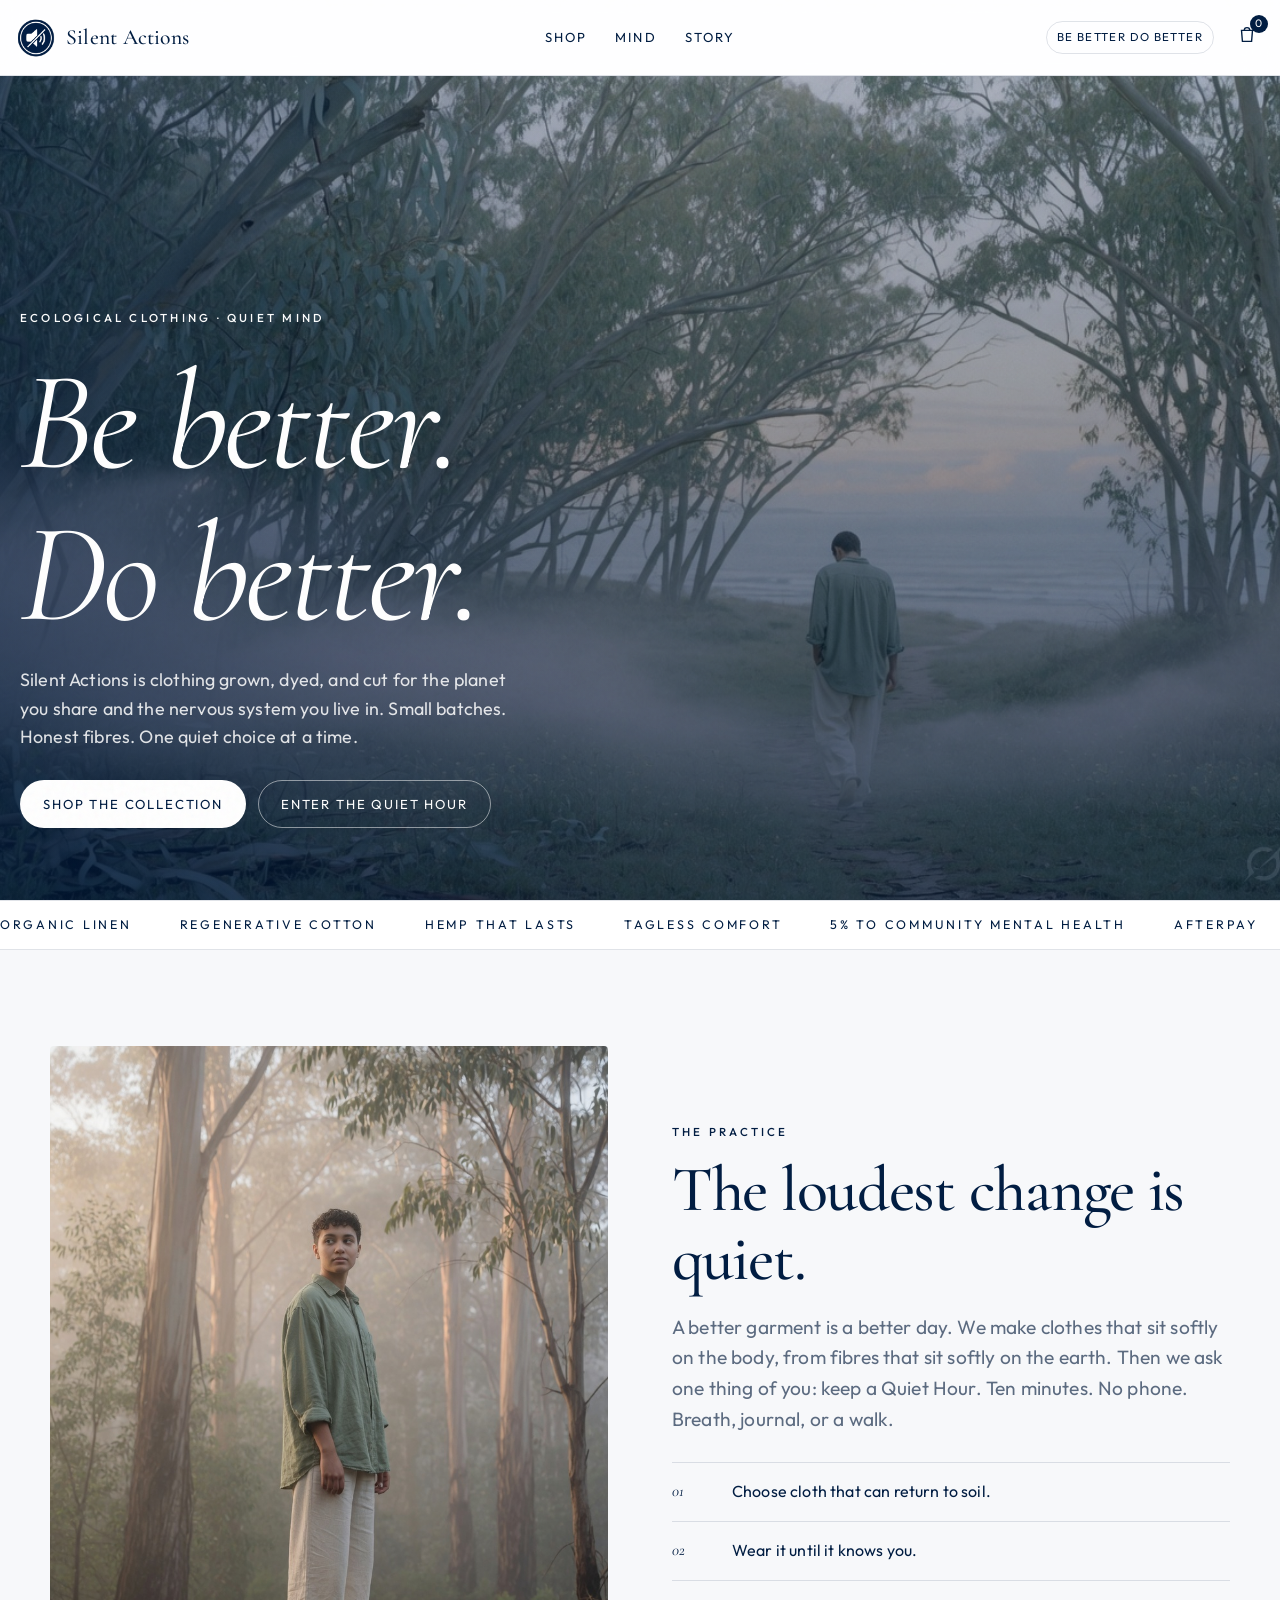
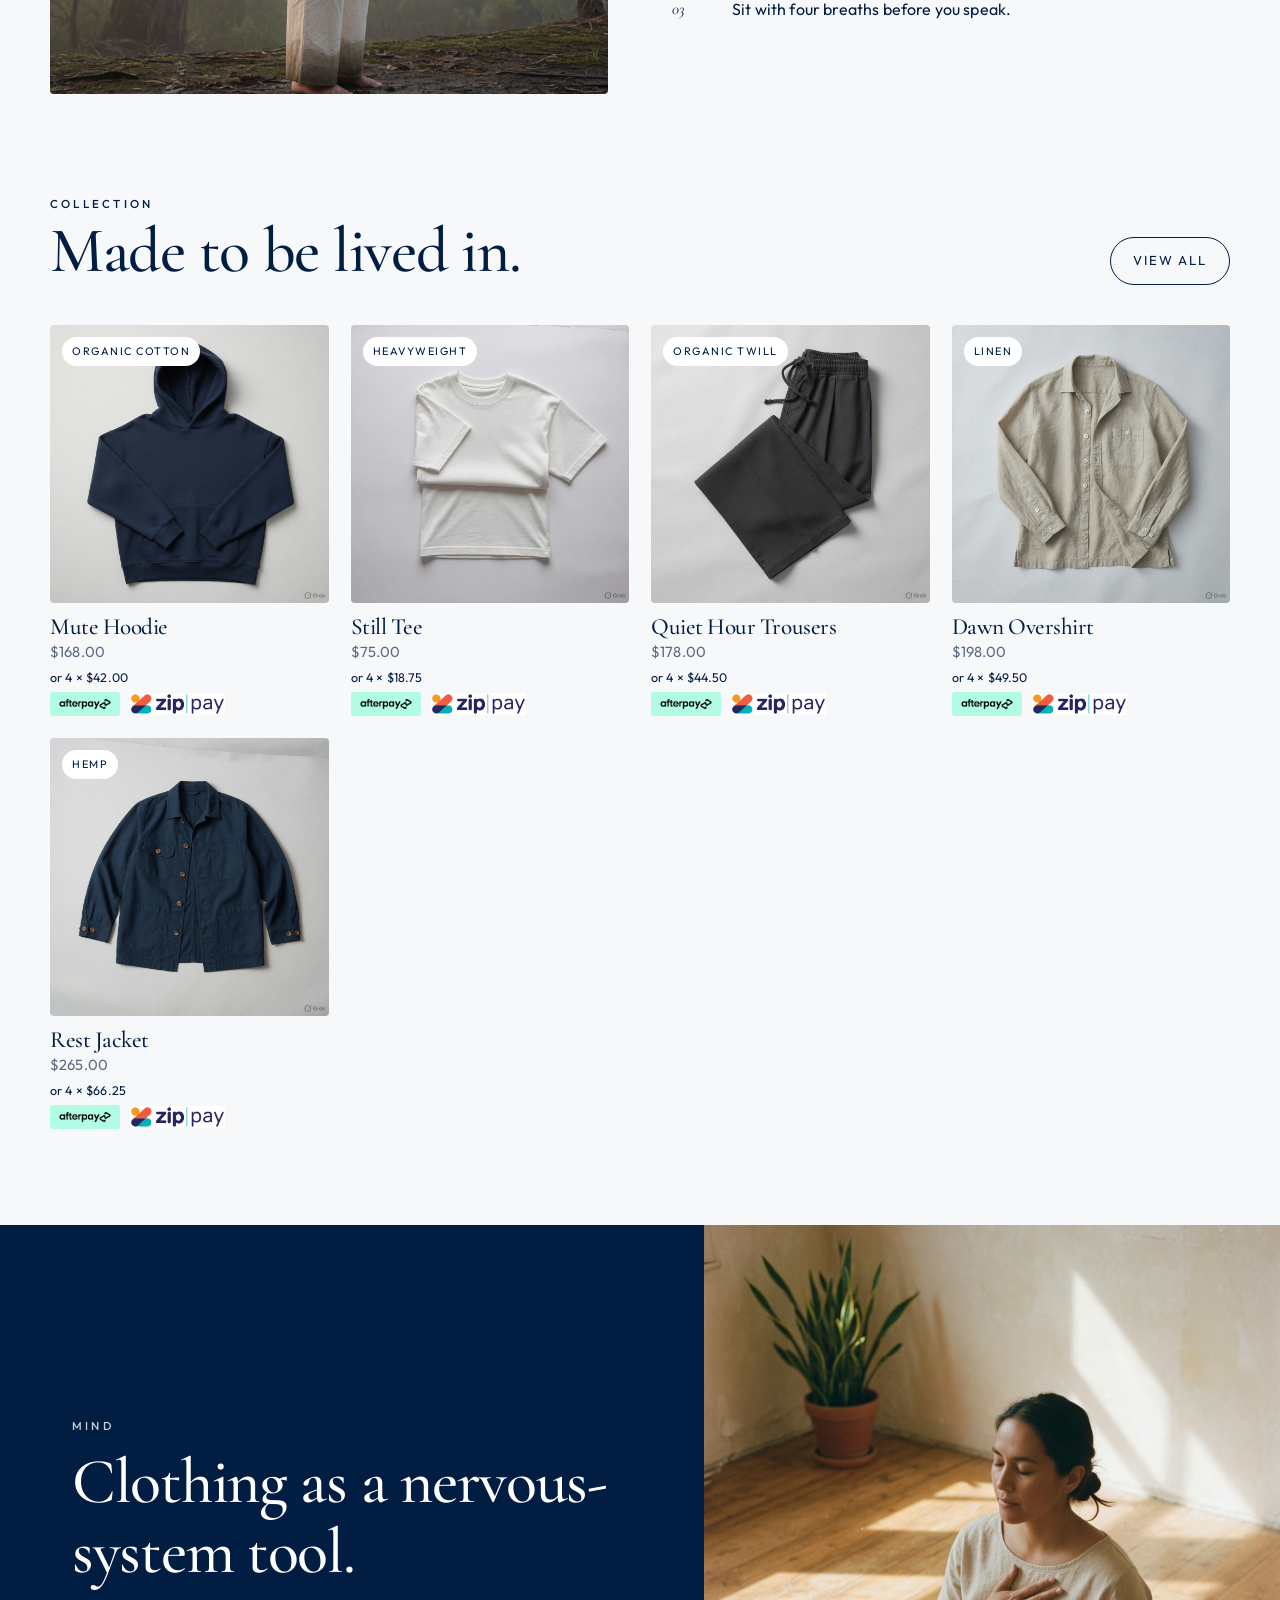
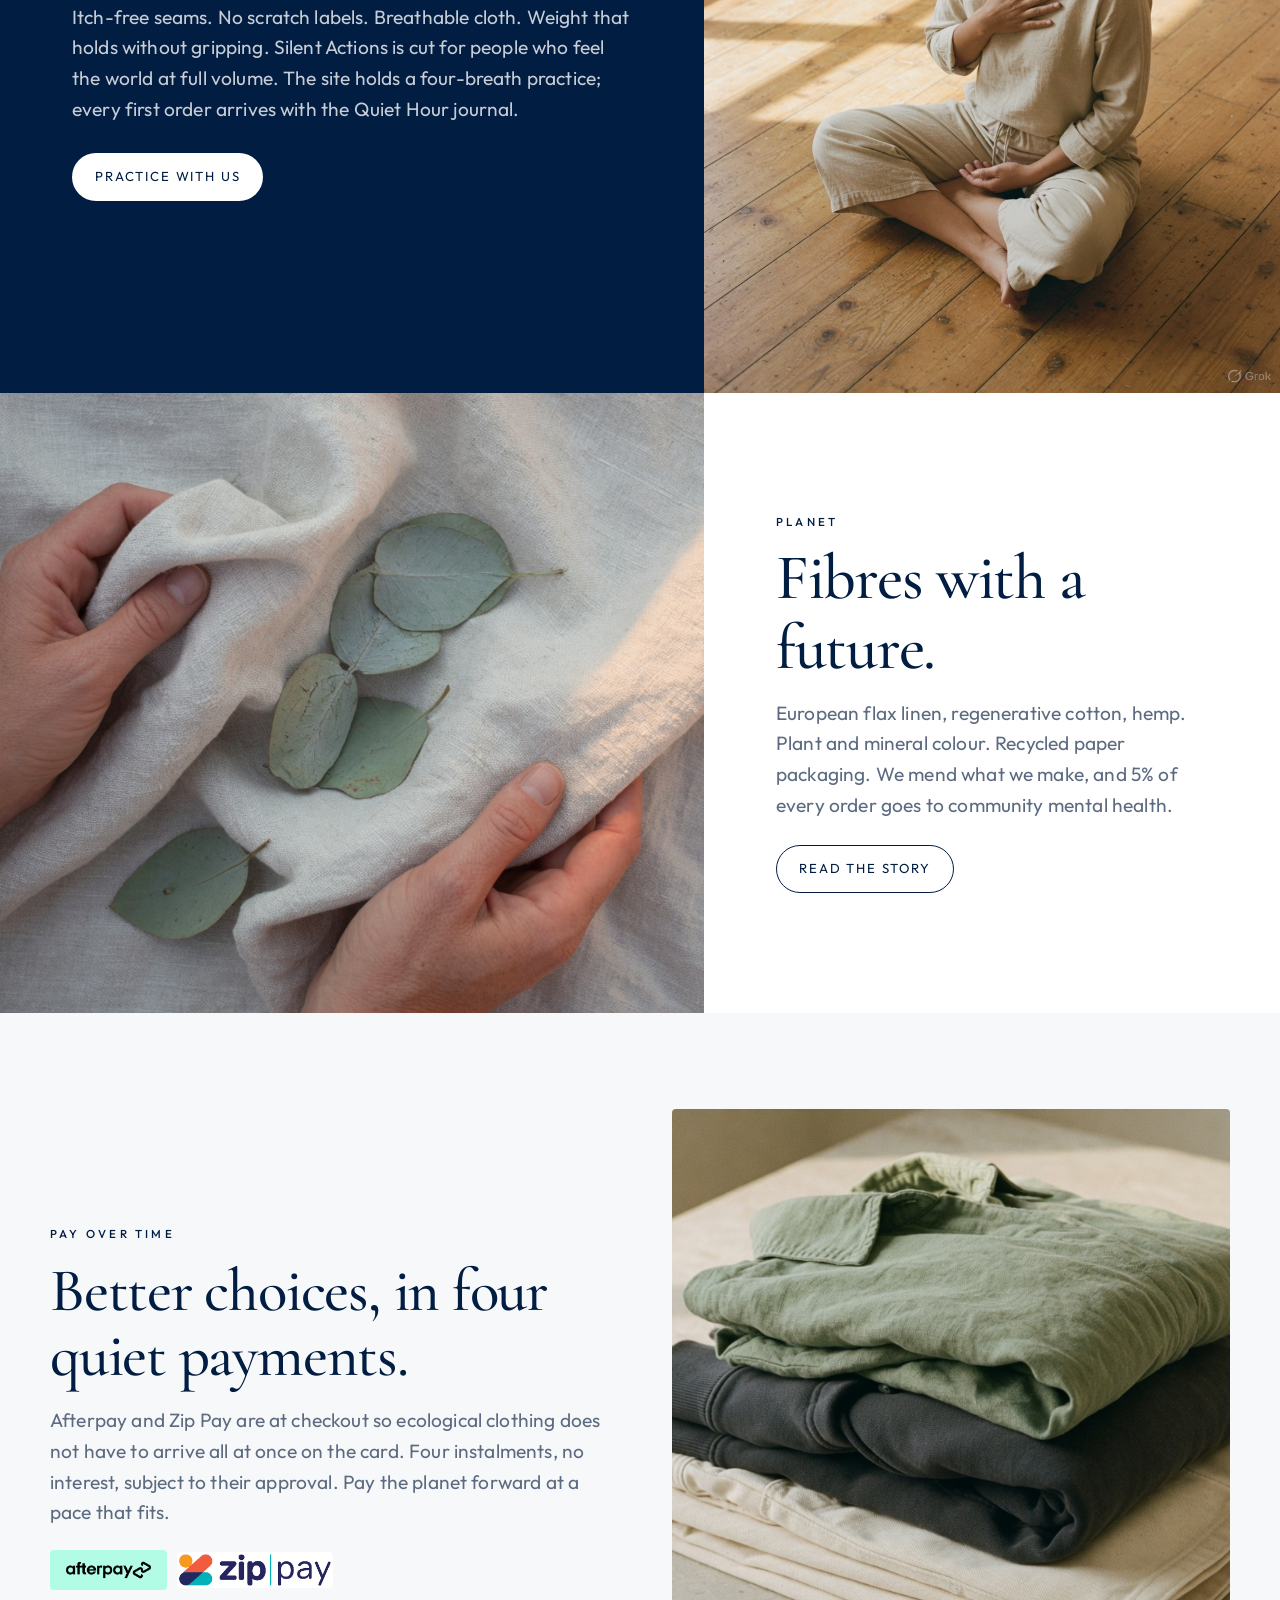
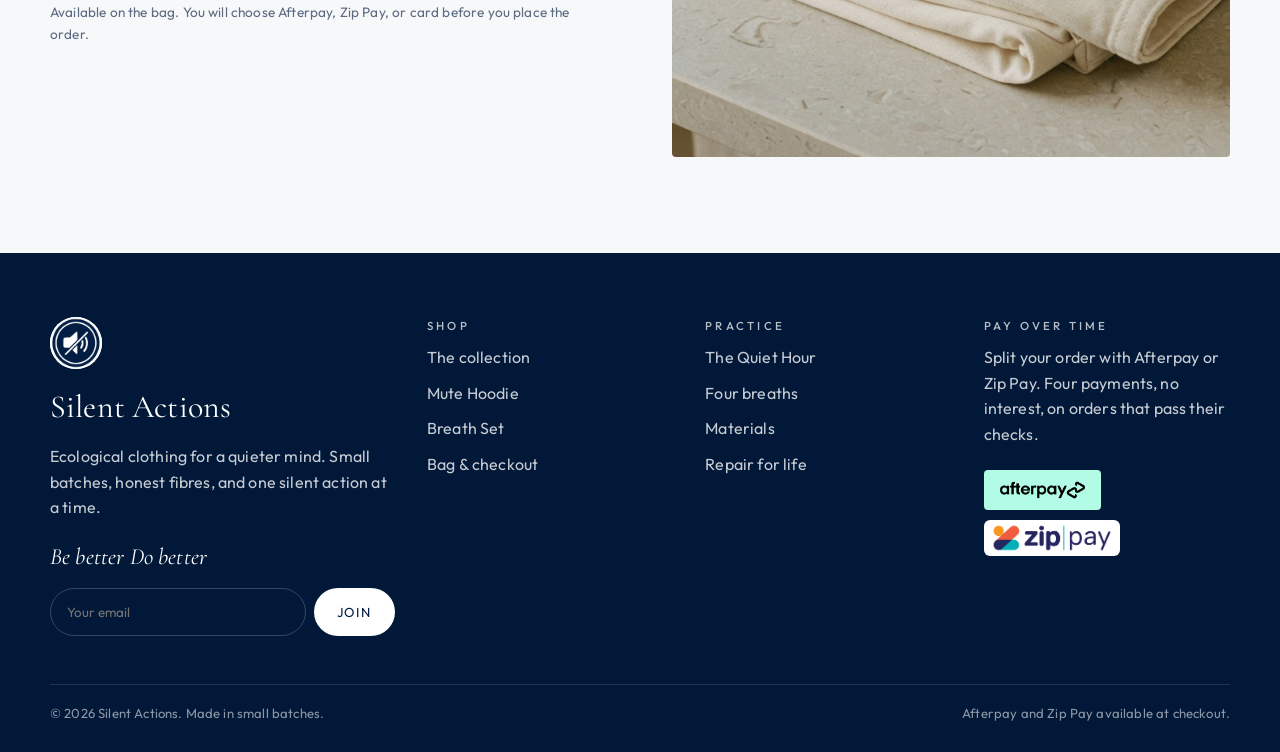
==== index.html @ 962332b6 "Add Silent Actions ecological clothing site Navy-and-white brand site with ten garments, Quiet Hour " ====
<!DOCTYPE html>
<html lang="en">

<head>
  <meta charset="UTF-8">
  <meta name="viewport" content="width=device-width, initial-scale=1">
  <title>Silent Actions — Be better Do better</title>
  <meta name="description"
    content="Silent Actions makes ecological clothing for a quieter mind. Organic fibres, mental health practice, Afterpay and Zip Pay. Be better Do better.">
  <link rel="icon" href="images/logo.png" type="image/png">
  <link rel="preconnect" href="https://fonts.googleapis.com">
  <link rel="preconnect" href="https://fonts.gstatic.com" crossorigin>
  <link
    href="https://fonts.googleapis.com/css2?family=Cormorant+Garamond:ital,wght@0,500;0,600;1,400;1,500&family=Outfit:wght@300;400;500;600&display=swap"
    rel="stylesheet">
  <link rel="stylesheet" href="css/styles.css">
</head>

<body data-page="home">
  <div class="grain"></div>
  <div data-header></div>

  <section class="hero">
    <img src="images/hero.jpg" alt="Misty eucalyptus grove at dawn">
    <div class="hero-veil"></div>
    <div class="hero-copy">
      <span class="eyebrow">Ecological clothing · Quiet mind</span>
      <h1>Be better.<br>Do better.</h1>
      <p>Silent Actions is clothing grown, dyed, and cut for the planet you share and the nervous system you live in.
        Small batches. Honest fibres. One quiet choice at a time.</p>
      <div class="hero-actions">
        <a class="btn btn-light" href="shop.html">Shop the collection</a>
        <a class="btn btn-ghost" href="mind.html">Enter the Quiet Hour</a>
      </div>
    </div>
  </section>

  <div class="ticker" aria-hidden="true">
    <div class="ticker-track">
      <span>Organic linen</span><span>Regenerative cotton</span><span>Hemp that lasts</span>
      <span>Tagless comfort</span><span>5% to community mental health</span>
      <span>Afterpay</span><span>Zip Pay</span><span>Repair for life</span>
      <span>Be better Do better</span>
      <span>Organic linen</span><span>Regenerative cotton</span><span>Hemp that lasts</span>
      <span>Tagless comfort</span><span>5% to community mental health</span>
      <span>Afterpay</span><span>Zip Pay</span><span>Repair for life</span>
      <span>Be better Do better</span>
    </div>
  </div>

  <section class="section">
    <div class="container split">
      <img src="images/portrait.jpg" alt="A person standing still in a misty forest wearing linen">
      <div>
        <span class="eyebrow">The practice</span>
        <h2 style="font-size:clamp(2.6rem,5vw,4.2rem);margin:12px 0 18px">The loudest change is quiet.</h2>
        <p class="lede">A better garment is a better day. We make clothes that sit softly on the body, from fibres that
          sit softly on the earth. Then we ask one thing of you: keep a Quiet Hour. Ten minutes. No phone. Breath,
          journal, or a walk.</p>
        <ul class="quiet-list">
          <li><span>01</span>
            <p>Choose cloth that can return to soil.</p>
          </li>
          <li><span>02</span>
            <p>Wear it until it knows you.</p>
          </li>
          <li><span>03</span>
            <p>Sit with four breaths before you speak.</p>
          </li>
        </ul>
      </div>
    </div>
  </section>

  <section class="section" style="padding-top:0">
    <div class="container">
      <div class="section-head">
        <div>
          <span class="eyebrow">Collection</span>
          <h2>Made to be lived in.</h2>
        </div>
        <a class="btn btn-line" href="shop.html">View all</a>
      </div>
      <div class="product-grid" data-featured></div>
    </div>
  </section>

  <section class="band moss-band">
    <div class="band-copy">
      <span class="eyebrow">Mind</span>
      <h2 style="font-size:clamp(2.6rem,5vw,4.4rem);margin:12px 0 16px">Clothing as a nervous-system tool.</h2>
      <p class="lede">Itch-free seams. No scratch labels. Breathable cloth. Weight that holds without gripping. Silent
        Actions is cut for people who feel the world at full volume. The site holds a four-breath practice; every first
        order arrives with the Quiet Hour journal.</p>
      <div class="hero-actions">
        <a class="btn btn-light" href="mind.html">Practice with us</a>
      </div>
    </div>
    <img src="images/breath.jpg" alt="Person sitting on a sunlit floor in loungewear, one hand on their chest">
  </section>

  <section class="band paper-band">
    <img src="images/fabric.jpg" alt="Hands holding undyed organic linen">
    <div class="band-copy">
      <span class="eyebrow">Planet</span>
      <h2 style="font-size:clamp(2.6rem,5vw,4.4rem);margin:12px 0 16px">Fibres with a future.</h2>
      <p class="lede">European flax linen, regenerative cotton, hemp. Plant and mineral colour. Recycled paper
        packaging. We mend what we make, and 5% of every order goes to community mental health.</p>
      <a class="btn btn-line" href="story.html" style="margin-top:24px;width:fit-content">Read the story</a>
    </div>
  </section>

  <section class="section">
    <div class="container split">
      <div>
        <span class="eyebrow">Pay over time</span>
        <h2 style="font-size:clamp(2.4rem,5vw,3.8rem);margin:12px 0 16px">Better choices, in four quiet payments.</h2>
        <p class="lede">Afterpay and Zip Pay are at checkout so ecological clothing does not have to arrive all at once
          on the card. Four instalments, no interest, subject to their approval. Pay the planet forward at a pace that
          fits.</p>
        <div class="pay-row" style="margin-top:22px">
          <span class="pay-logos">
            <img src="images/pay/afterpay.png" alt="Afterpay">
            <img src="images/pay/zip-pay.png" alt="Zip Pay">
          </span>
        </div>
        <p class="pay-note" style="margin-top:12px">Available on the bag. You will choose Afterpay, Zip Pay, or card
          before you place the order.</p>
      </div>
      <img src="images/stack.jpg" alt="Folded organic shirts, hoodie and trousers on limestone">
    </div>
  </section>

  <div data-footer></div>
  <script src="js/app.js"></script>
</body>

</html>
---- css/styles.css ----
:root {
  --sa-navy: #011D42;
  --sa-navy-deep: #011838;
  --sa-white: #FFFFFF;
  --sa-page: #F7F8FA;
  --sa-text: #011D42;
  --sa-muted: #5C6B80;
  --sa-line: rgba(1, 29, 66, 0.12);
  --sa-wash: color-mix(in srgb, var(--sa-navy) 8%, var(--sa-white));
  --afterpay: #b2fce4;
  --zip: #eeff41;
  --shadow: 0 18px 50px rgba(1, 29, 66, 0.12);
  --radius: 18px;
  --header: 76px;
  --font-serif: "Cormorant Garamond", "Times New Roman", serif;
  --font-sans: "Outfit", "Helvetica Neue", sans-serif;
  --ease: cubic-bezier(0.22, 1, 0.36, 1);
}

*,
*::before,
*::after {
  box-sizing: border-box;
}

html {
  scroll-behavior: smooth;
}

body {
  margin: 0;
  color: var(--sa-text);
  background: var(--sa-page);
  font-family: var(--font-sans);
  font-weight: 400;
  line-height: 1.6;
  letter-spacing: 0.01em;
}

img {
  max-width: 100%;
  display: block;
}

a {
  color: inherit;
  text-decoration: none;
}

:focus-visible {
  outline: 2px solid var(--sa-navy);
  outline-offset: 3px;
}

button,
input,
select,
textarea {
  font-family: inherit;
  color: inherit;
}

button {
  cursor: pointer;
}

h1,
h2,
h3,
h4 {
  font-family: var(--font-serif);
  font-weight: 500;
  line-height: 1.08;
  letter-spacing: -0.02em;
  margin: 0;
}

p {
  margin: 0;
}

.eyebrow {
  display: inline-block;
  font-size: 0.72rem;
  font-weight: 500;
  letter-spacing: 0.28em;
  text-transform: uppercase;
  color: var(--sa-navy);
}

.lede {
  font-size: clamp(1.05rem, 1.5vw, 1.2rem);
  color: var(--sa-muted);
  max-width: 38rem;
}

.container {
  width: min(1180px, calc(100% - 40px));
  margin: 0 auto;
}

.container-wide {
  width: min(1400px, calc(100% - 32px));
  margin: 0 auto;
}

.grain {
  pointer-events: none;
  position: fixed;
  inset: 0;
  z-index: 8;
  opacity: 0.05;
  mix-blend-mode: multiply;
  background-image: url("data:image/svg+xml,%3Csvg viewBox='0 0 200 200' xmlns='http://www.w3.org/2000/svg'%3E%3Cfilter id='n'%3E%3CfeTurbulence type='fractalNoise' baseFrequency='.85' numOctaves='4' stitchTiles='stitch'/%3E%3C/filter%3E%3Crect width='100%25' height='100%25' filter='url(%23n)'/%3E%3C/svg%3E");
}

/* Header */
.site-header {
  position: sticky;
  top: 0;
  z-index: 40;
  height: var(--header);
  display: flex;
  align-items: center;
  background: color-mix(in srgb, var(--sa-white) 88%, transparent);
  backdrop-filter: blur(16px);
  border-bottom: 1px solid var(--sa-line);
}

.header-inner {
  width: min(1400px, calc(100% - 32px));
  margin: 0 auto;
  display: grid;
  grid-template-columns: 1fr auto 1fr;
  align-items: center;
  gap: 16px;
}

.brand {
  display: flex;
  align-items: center;
  gap: 10px;
  justify-self: start;
}

.brand img {
  width: 40px;
  height: 40px;
  border-radius: 50%;
  object-fit: contain;
  background: var(--sa-white);
}

.brand-name {
  font-family: var(--font-serif);
  font-size: 1.35rem;
  font-weight: 500;
  letter-spacing: 0.01em;
}

.nav-links {
  display: flex;
  gap: 28px;
  justify-content: center;
}

.nav-links a {
  font-size: 0.82rem;
  letter-spacing: 0.16em;
  text-transform: uppercase;
  color: var(--sa-text);
  position: relative;
}

.nav-links a::after,
.footer-col a::after {
  content: "";
  position: absolute;
  left: 0;
  bottom: -4px;
  width: 0;
  height: 1px;
  background: var(--sa-navy);
  transition: width 0.35s var(--ease);
}

.nav-links a:hover::after,
.nav-links a[aria-current="page"]::after,
.footer-col a:hover::after {
  width: 100%;
}

.header-actions {
  display: flex;
  align-items: center;
  gap: 16px;
  justify-self: end;
}

.slogan-chip {
  font-size: 0.72rem;
  letter-spacing: 0.12em;
  text-transform: uppercase;
  color: var(--sa-navy);
  border: 1px solid var(--sa-line);
  padding: 6px 10px;
  border-radius: 999px;
}

.icon-btn {
  background: none;
  border: 0;
  padding: 6px;
  position: relative;
}

.bag-count {
  position: absolute;
  top: -2px;
  right: -4px;
  min-width: 18px;
  height: 18px;
  border-radius: 999px;
  background: var(--sa-navy);
  color: var(--sa-white);
  font-size: 0.68rem;
  display: grid;
  place-items: center;
  padding: 0 5px;
}

.menu-toggle {
  display: none;
  background: none;
  border: 0;
  width: 40px;
  height: 40px;
}

.menu-toggle span {
  display: block;
  width: 18px;
  height: 1.5px;
  background: var(--sa-navy);
  margin: 5px auto;
}

/* Buttons */
.btn {
  display: inline-flex;
  align-items: center;
  justify-content: center;
  gap: 8px;
  min-height: 48px;
  padding: 0 22px;
  border-radius: 999px;
  border: 1px solid transparent;
  font-size: 0.82rem;
  letter-spacing: 0.14em;
  text-transform: uppercase;
  transition: transform 0.3s var(--ease), background 0.3s, color 0.3s;
}

.btn:hover {
  transform: translateY(-1px);
}

.btn-dark {
  background: var(--sa-navy);
  color: var(--sa-white);
}

.btn-light {
  background: var(--sa-white);
  color: var(--sa-navy);
}

.btn-ghost {
  background: transparent;
  border-color: color-mix(in srgb, var(--sa-white) 50%, transparent);
  color: var(--sa-white);
}

.btn-line {
  background: transparent;
  border-color: var(--sa-navy);
}

.btn-full {
  width: 100%;
}

/* Hero */
.hero {
  position: relative;
  min-height: calc(100vh - var(--header));
  color: var(--sa-white);
  overflow: hidden;
}

.hero img {
  width: 100%;
  height: 100%;
  object-fit: cover;
  position: absolute;
  inset: 0;
}

.hero-veil {
  position: absolute;
  inset: 0;
  background:
    linear-gradient(180deg, rgba(1, 29, 66, 0.22), rgba(1, 24, 56, 0.62)),
    linear-gradient(90deg, rgba(1, 29, 66, 0.42), transparent 48%);
}

.hero-copy {
  position: relative;
  z-index: 2;
  min-height: calc(100vh - var(--header));
  display: flex;
  flex-direction: column;
  justify-content: flex-end;
  padding: 48px 0 72px;
  width: min(1400px, calc(100% - 40px));
  margin: 0 auto;
}

.hero h1 {
  font-size: clamp(4.2rem, 11vw, 9.4rem);
  font-style: italic;
  font-weight: 400;
  max-width: 12ch;
  margin: 18px 0 16px;
}

.hero .eyebrow {
  color: var(--sa-white);
}

.hero p {
  max-width: 32rem;
  font-size: 1.12rem;
  color: color-mix(in srgb, var(--sa-white) 86%, transparent);
}

.hero-actions {
  display: flex;
  flex-wrap: wrap;
  gap: 12px;
  margin-top: 28px;
}

.ticker {
  overflow: hidden;
  border-block: 1px solid var(--sa-line);
  background: var(--sa-white);
  padding: 14px 0;
}

.ticker-track {
  display: flex;
  gap: 48px;
  width: max-content;
  animation: ticker 32s linear infinite;
  font-size: 0.78rem;
  letter-spacing: 0.22em;
  text-transform: uppercase;
  color: var(--sa-navy);
}

@keyframes ticker {
  from {
    transform: translateX(0);
  }

  to {
    transform: translateX(-50%);
  }
}

/* Sections */
.section {
  padding: 96px 0;
}

.section-head {
  display: flex;
  justify-content: space-between;
  align-items: end;
  gap: 24px;
  margin-bottom: 40px;
}

.section-head h2 {
  font-size: clamp(2.4rem, 5vw, 4.2rem);
}

.split {
  display: grid;
  grid-template-columns: 1fr 1fr;
  gap: 64px;
  align-items: center;
}

.split img {
  width: 100%;
  height: min(72vh, 760px);
  object-fit: cover;
  border-radius: 4px;
}

.split.invert img {
  order: 2;
}

.quiet-list {
  margin: 28px 0 0;
  padding: 0;
  list-style: none;
  display: grid;
  gap: 16px;
}

.quiet-list li {
  display: grid;
  grid-template-columns: 48px 1fr;
  gap: 12px;
  padding-top: 16px;
  border-top: 1px solid var(--sa-line);
}

.quiet-list span {
  font-family: var(--font-serif);
  font-style: italic;
  color: var(--sa-navy);
}

/* Cards */
.product-grid {
  display: grid;
  grid-template-columns: repeat(auto-fill, minmax(220px, 1fr));
  gap: 22px;
}

.product-card {
  display: flex;
  flex-direction: column;
  gap: 12px;
}

.product-card .media {
  position: relative;
  aspect-ratio: 1;
  overflow: hidden;
  background: var(--sa-wash);
  border-radius: 4px;
}

.product-card img {
  width: 100%;
  height: 100%;
  object-fit: cover;
  transition: transform 0.7s var(--ease);
}

.product-card:hover img {
  transform: scale(1.04);
}

.product-card h3 {
  font-size: 1.45rem;
}

.price-row {
  display: flex;
  flex-direction: column;
  gap: 4px;
  color: var(--sa-muted);
  font-size: 0.92rem;
}

.bnpl {
  font-size: 0.78rem;
  color: var(--sa-navy);
}

.pill {
  position: absolute;
  top: 12px;
  left: 12px;
  background: var(--sa-white);
  padding: 6px 10px;
  border-radius: 999px;
  font-size: 0.68rem;
  letter-spacing: 0.14em;
  text-transform: uppercase;
}

/* Feature bands */
.band {
  display: grid;
  grid-template-columns: 1.1fr 0.9fr;
  min-height: 620px;
}

.band-copy {
  padding: 72px;
  display: flex;
  flex-direction: column;
  justify-content: center;
}

.band img {
  width: 100%;
  height: 100%;
  object-fit: cover;
}

.moss-band {
  background: var(--sa-navy);
  color: var(--sa-white);
}

.moss-band .eyebrow,
.moss-band .lede {
  color: color-mix(in srgb, var(--sa-white) 78%, transparent);
}

.paper-band {
  background: var(--sa-white);
}

/* Pay badges */
.pay-row {
  display: flex;
  flex-wrap: wrap;
  gap: 10px;
  align-items: center;
}

.pay-badge {
  display: inline-flex;
  align-items: center;
  gap: 8px;
  min-height: 36px;
  padding: 0 12px;
  border-radius: 8px;
  font-size: 0.82rem;
  font-weight: 600;
  letter-spacing: 0.02em;
}

.pay-logos {
  display: inline-flex;
  align-items: center;
  gap: 10px;
  flex-wrap: wrap;
}

.pay-logos img,
.pay-choice img {
  height: 36px;
  width: auto;
  display: block;
  object-fit: contain;
}

.pay-logos img[alt="Afterpay"],
.pay-choice img[alt="Afterpay"] {
  height: 40px;
  border-radius: 4px;
}

.pay-logos-sm img {
  height: 22px;
}

.pay-logos-sm img[alt="Afterpay"] {
  height: 24px;
  border-radius: 3px;
}

.site-footer .pay-logos img[alt="Zip Pay"] {
  background: #fff;
  border-radius: 6px;
  padding: 4px 8px;
}

.pay-card {
  background: var(--sa-wash);
  color: var(--sa-navy);
}

.pay-note {
  font-size: 0.85rem;
  color: var(--sa-muted);
}

/* Shop */
.shop-hero {
  padding: 56px 0 24px;
}

.filters {
  display: flex;
  flex-wrap: wrap;
  gap: 8px;
  margin: 28px 0 36px;
}

.filter-btn {
  border: 1px solid var(--sa-line);
  background: transparent;
  border-radius: 999px;
  padding: 8px 16px;
  letter-spacing: 0.12em;
  text-transform: uppercase;
  font-size: 0.72rem;
}

.filter-btn[aria-pressed="true"],
.filter-btn:hover {
  background: var(--sa-navy);
  color: var(--sa-white);
  border-color: var(--sa-navy);
}

/* Product */
.product-page {
  display: grid;
  grid-template-columns: 1.1fr 0.9fr;
  gap: 56px;
  padding: 40px 0 80px;
  align-items: start;
}

.product-gallery img {
  width: 100%;
  border-radius: 4px;
}

.product-info h1 {
  font-size: clamp(2.6rem, 5vw, 4.4rem);
  margin: 10px 0 12px;
}

.size-row {
  display: flex;
  gap: 8px;
  margin: 18px 0 24px;
  flex-wrap: wrap;
}

.size-row button {
  width: 48px;
  height: 48px;
  border: 1px solid var(--sa-line);
  background: var(--sa-white);
  border-radius: 50%;
}

.size-row button[aria-pressed="true"] {
  background: var(--sa-navy);
  color: var(--sa-white);
  border-color: var(--sa-navy);
}

.product-meta {
  margin-top: 32px;
  display: grid;
  gap: 14px;
}

.product-meta details {
  border-top: 1px solid var(--sa-line);
  padding: 14px 0;
}

.product-meta summary {
  cursor: pointer;
  letter-spacing: 0.12em;
  text-transform: uppercase;
  font-size: 0.78rem;
}

/* Mind */
.breath-layout {
  display: grid;
  grid-template-columns: 1.1fr 0.9fr;
  gap: 32px;
  align-items: stretch;
}

.breath-panel {
  background: var(--sa-navy-deep);
  color: var(--sa-white);
  border-radius: 4px;
  min-height: 560px;
  display: grid;
  place-items: center;
  text-align: center;
  padding: 40px 20px;
  position: relative;
  overflow: hidden;
}

.orb {
  width: 180px;
  height: 180px;
  border-radius: 50%;
  border: 1px solid color-mix(in srgb, var(--sa-white) 35%, transparent);
  display: grid;
  place-items: center;
  margin: 28px auto;
  transition: transform 4s ease-in-out;
  background: radial-gradient(circle at 40% 40%, color-mix(in srgb, var(--sa-white) 28%, var(--sa-navy)), var(--sa-navy-deep) 70%);
  box-shadow: 0 0 80px rgba(1, 29, 66, 0.45);
}

.breath-panel .eyebrow,
.breath-caption {
  color: color-mix(in srgb, var(--sa-white) 72%, transparent);
}

.orb.inhale {
  transform: scale(1.28);
}

.orb.hold {
  transform: scale(1.28);
}

.orb.exhale {
  transform: scale(0.82);
}

.orb.rest {
  transform: scale(0.82);
}

.phase {
  font-family: var(--font-serif);
  font-style: italic;
  font-size: 2.4rem;
}

.ritual-grid {
  display: grid;
  grid-template-columns: repeat(3, 1fr);
  gap: 18px;
}

.ritual {
  background: var(--sa-white);
  padding: 28px;
  border-radius: 4px;
  min-height: 240px;
}

.ritual h3 {
  font-size: 1.8rem;
  margin: 12px 0;
}

.crisis {
  margin-top: 48px;
  padding: 24px;
  border: 1px solid var(--sa-line);
  border-radius: 4px;
  background: var(--sa-white);
  font-size: 0.95rem;
}

.crisis a {
  text-decoration: underline;
  text-underline-offset: 3px;
}

/* Cart */
.cart-layout {
  display: grid;
  grid-template-columns: 1.3fr 0.7fr;
  gap: 40px;
  padding: 40px 0 80px;
  align-items: start;
}

.cart-item {
  display: grid;
  grid-template-columns: 110px 1fr auto;
  gap: 16px;
  padding: 18px 0;
  border-bottom: 1px solid var(--sa-line);
}

.cart-item img {
  width: 110px;
  height: 110px;
  object-fit: cover;
  border-radius: 4px;
}

.qty {
  display: inline-flex;
  border: 1px solid var(--sa-line);
  border-radius: 999px;
  overflow: hidden;
}

.qty button,
.qty span {
  width: 36px;
  height: 36px;
  display: grid;
  place-items: center;
  background: transparent;
  border: 0;
}

.summary {
  background: var(--sa-white);
  padding: 28px;
  border-radius: 4px;
  position: sticky;
  top: 96px;
}

.summary-row {
  display: flex;
  justify-content: space-between;
  margin: 10px 0;
}

.pay-choice {
  display: grid;
  gap: 10px;
  margin: 18px 0;
}

.pay-choice label {
  display: grid;
  grid-template-columns: auto 1fr auto;
  gap: 12px;
  align-items: center;
  padding: 12px;
  border: 1px solid var(--sa-line);
  border-radius: 10px;
  cursor: pointer;
}

.pay-choice label:has(input:checked) {
  border-color: var(--sa-navy);
  background: var(--sa-page);
}

.schedule {
  display: grid;
  grid-template-columns: repeat(4, 1fr);
  gap: 8px;
  margin: 12px 0 18px;
  font-size: 0.78rem;
}

.schedule div {
  background: var(--sa-wash);
  padding: 10px 8px;
  border-radius: 8px;
  text-align: center;
}

.form-grid {
  display: grid;
  gap: 10px;
  margin-top: 16px;
}

.form-grid input,
.form-grid select,
.form-grid textarea {
  width: 100%;
  min-height: 46px;
  border: 1px solid var(--sa-line);
  background: var(--sa-white);
  border-radius: 8px;
  padding: 0 12px;
}

.empty {
  padding: 80px 0;
  text-align: center;
}

.toast {
  position: fixed;
  bottom: 24px;
  left: 50%;
  transform: translateX(-50%) translateY(20px);
  background: var(--sa-navy);
  color: var(--sa-white);
  padding: 12px 18px;
  border-radius: 999px;
  opacity: 0;
  pointer-events: none;
  transition: 0.35s var(--ease);
  z-index: 50;
}

.toast.show {
  opacity: 1;
  transform: translateX(-50%) translateY(0);
}

.confirm {
  text-align: center;
  padding: 80px 20px;
}

/* Footer */
.site-footer {
  background: var(--sa-navy-deep);
  color: var(--sa-white);
  padding: 64px 0 28px;
}

.site-footer .eyebrow {
  color: color-mix(in srgb, var(--sa-white) 72%, transparent);
}

.footer-blurb {
  margin: 12px 0 18px;
  max-width: 28rem;
  color: color-mix(in srgb, var(--sa-white) 78%, transparent);
}

.footer-grid {
  display: grid;
  grid-template-columns: 1.4fr 1fr 1fr 1fr;
  gap: 32px;
}

.footer-logo {
  width: 52px;
  height: 52px;
  border-radius: 50%;
  object-fit: contain;
  background: var(--sa-white);
  margin-bottom: 12px;
}

.footer-brand {
  font-family: var(--font-serif);
  font-size: 2rem;
}

.footer-col {
  display: grid;
  gap: 10px;
  align-content: start;
}

.footer-col a,
.footer-col p {
  color: color-mix(in srgb, var(--sa-white) 78%, transparent);
  position: relative;
  width: fit-content;
}

.legal {
  margin-top: 48px;
  padding-top: 18px;
  border-top: 1px solid rgba(255, 255, 255, 0.12);
  display: flex;
  justify-content: space-between;
  gap: 16px;
  flex-wrap: wrap;
  font-size: 0.82rem;
  color: color-mix(in srgb, var(--sa-white) 55%, transparent);
}

.newsletter {
  display: flex;
  gap: 8px;
  margin-top: 12px;
}

.newsletter input {
  flex: 1;
  min-height: 46px;
  border: 1px solid rgba(255, 255, 255, 0.2);
  background: transparent;
  color: var(--sa-white);
  border-radius: 999px;
  padding: 0 16px;
}

/* Mobile nav */
.mobile-nav {
  display: none;
}

@media (max-width: 980px) {
  .header-inner {
    grid-template-columns: auto 1fr auto;
  }

  .nav-links,
  .slogan-chip {
    display: none;
  }

  .menu-toggle {
    display: block;
  }

  .mobile-nav.open {
    display: flex;
    flex-direction: column;
    gap: 18px;
    padding: 24px 20px 32px;
    background: var(--sa-white);
    border-bottom: 1px solid var(--sa-line);
  }

  .mobile-nav a {
    font-size: 1.4rem;
    font-family: var(--font-serif);
  }

  .product-grid,
  .ritual-grid {
    grid-template-columns: repeat(2, 1fr);
  }

  .split,
  .band,
  .product-page,
  .cart-layout,
  .footer-grid,
  .breath-layout {
    grid-template-columns: 1fr;
  }

  .split.invert img {
    order: 0;
  }

  .band {
    min-height: 0;
  }

  .band img {
    height: 360px;
  }

  .band-copy {
    padding: 40px 24px;
  }

  .section {
    padding: 64px 0;
  }

  .hero h1 {
    font-size: clamp(3.4rem, 16vw, 5.6rem);
  }

  .schedule {
    grid-template-columns: repeat(2, 1fr);
  }
}

@media (max-width: 640px) {

  .product-grid,
  .ritual-grid {
    grid-template-columns: 1fr;
  }

  .cart-item {
    grid-template-columns: 88px 1fr;
  }

  .cart-item .price {
    grid-column: 2;
  }

  .hero-copy {
    padding-bottom: 48px;
  }
}

@media (prefers-reduced-motion: reduce) {
  * {
    animation: none !important;
    transition: none !important;
  }
}
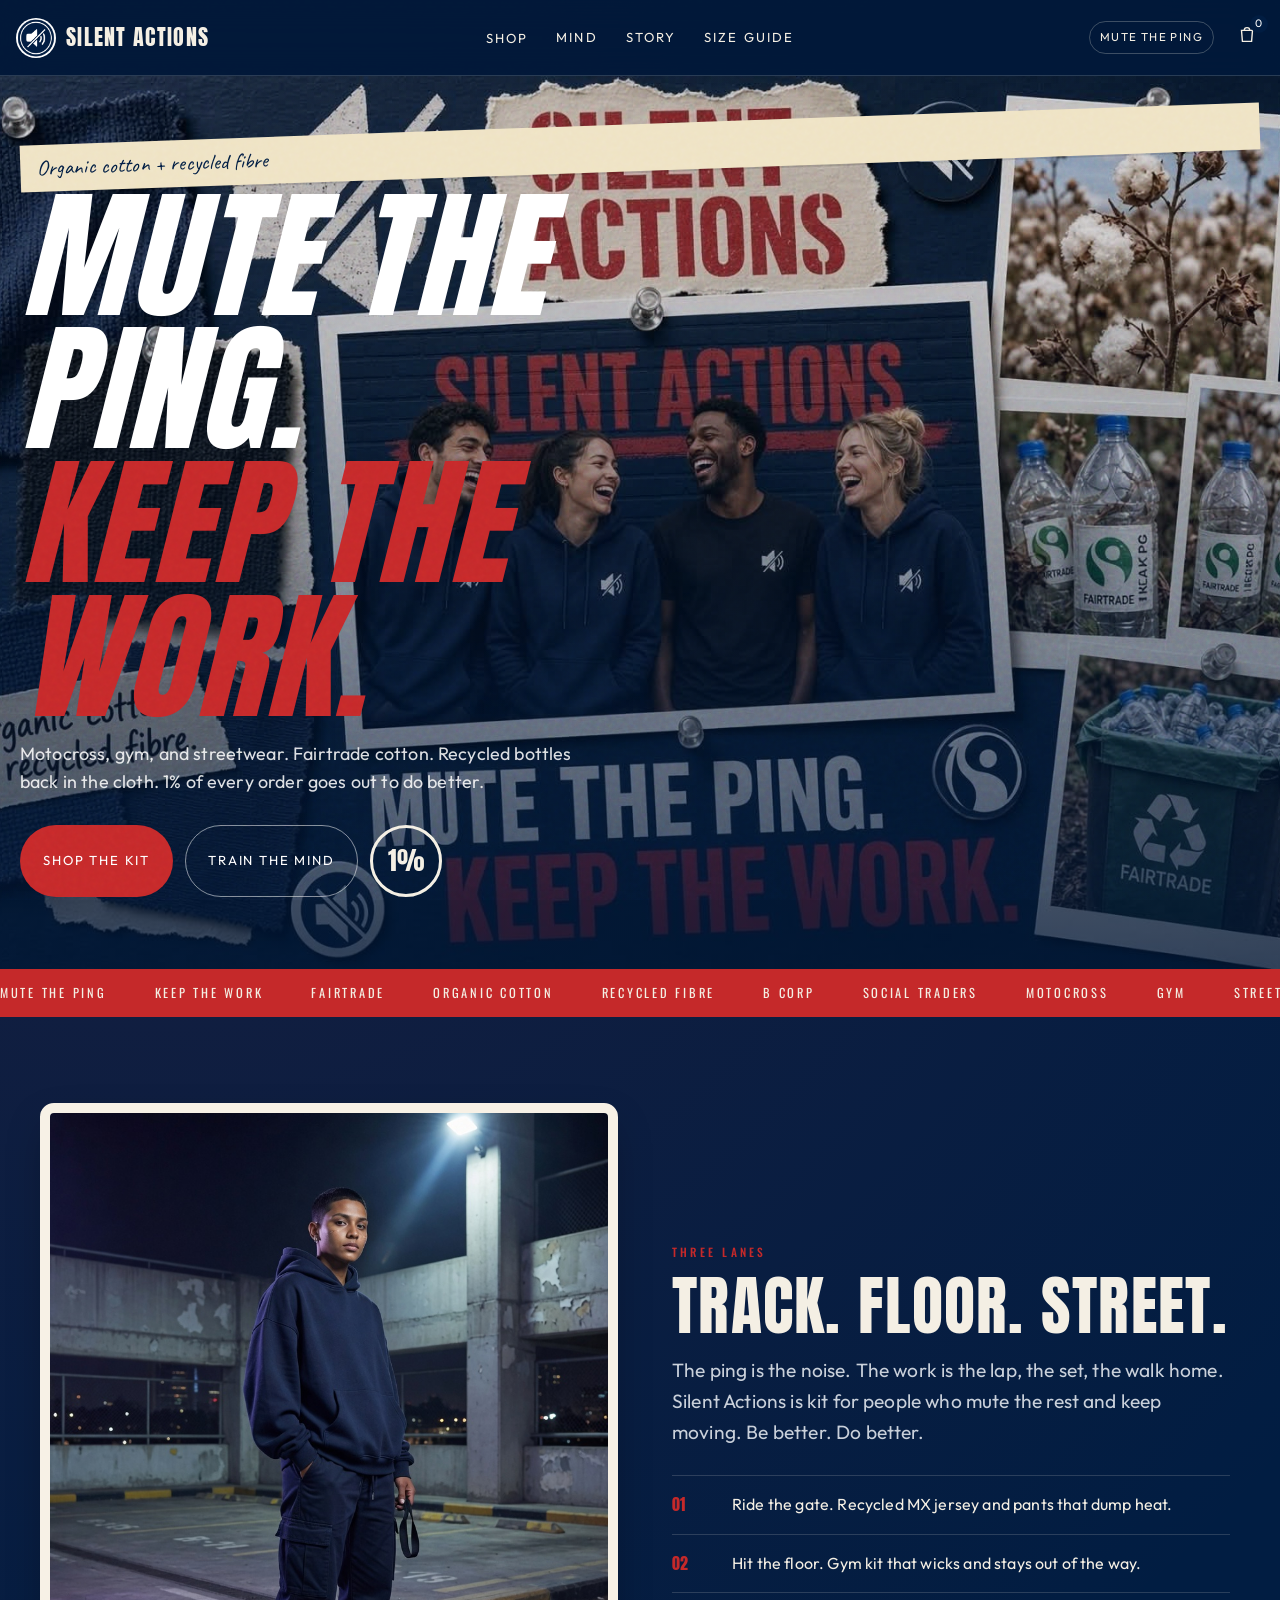
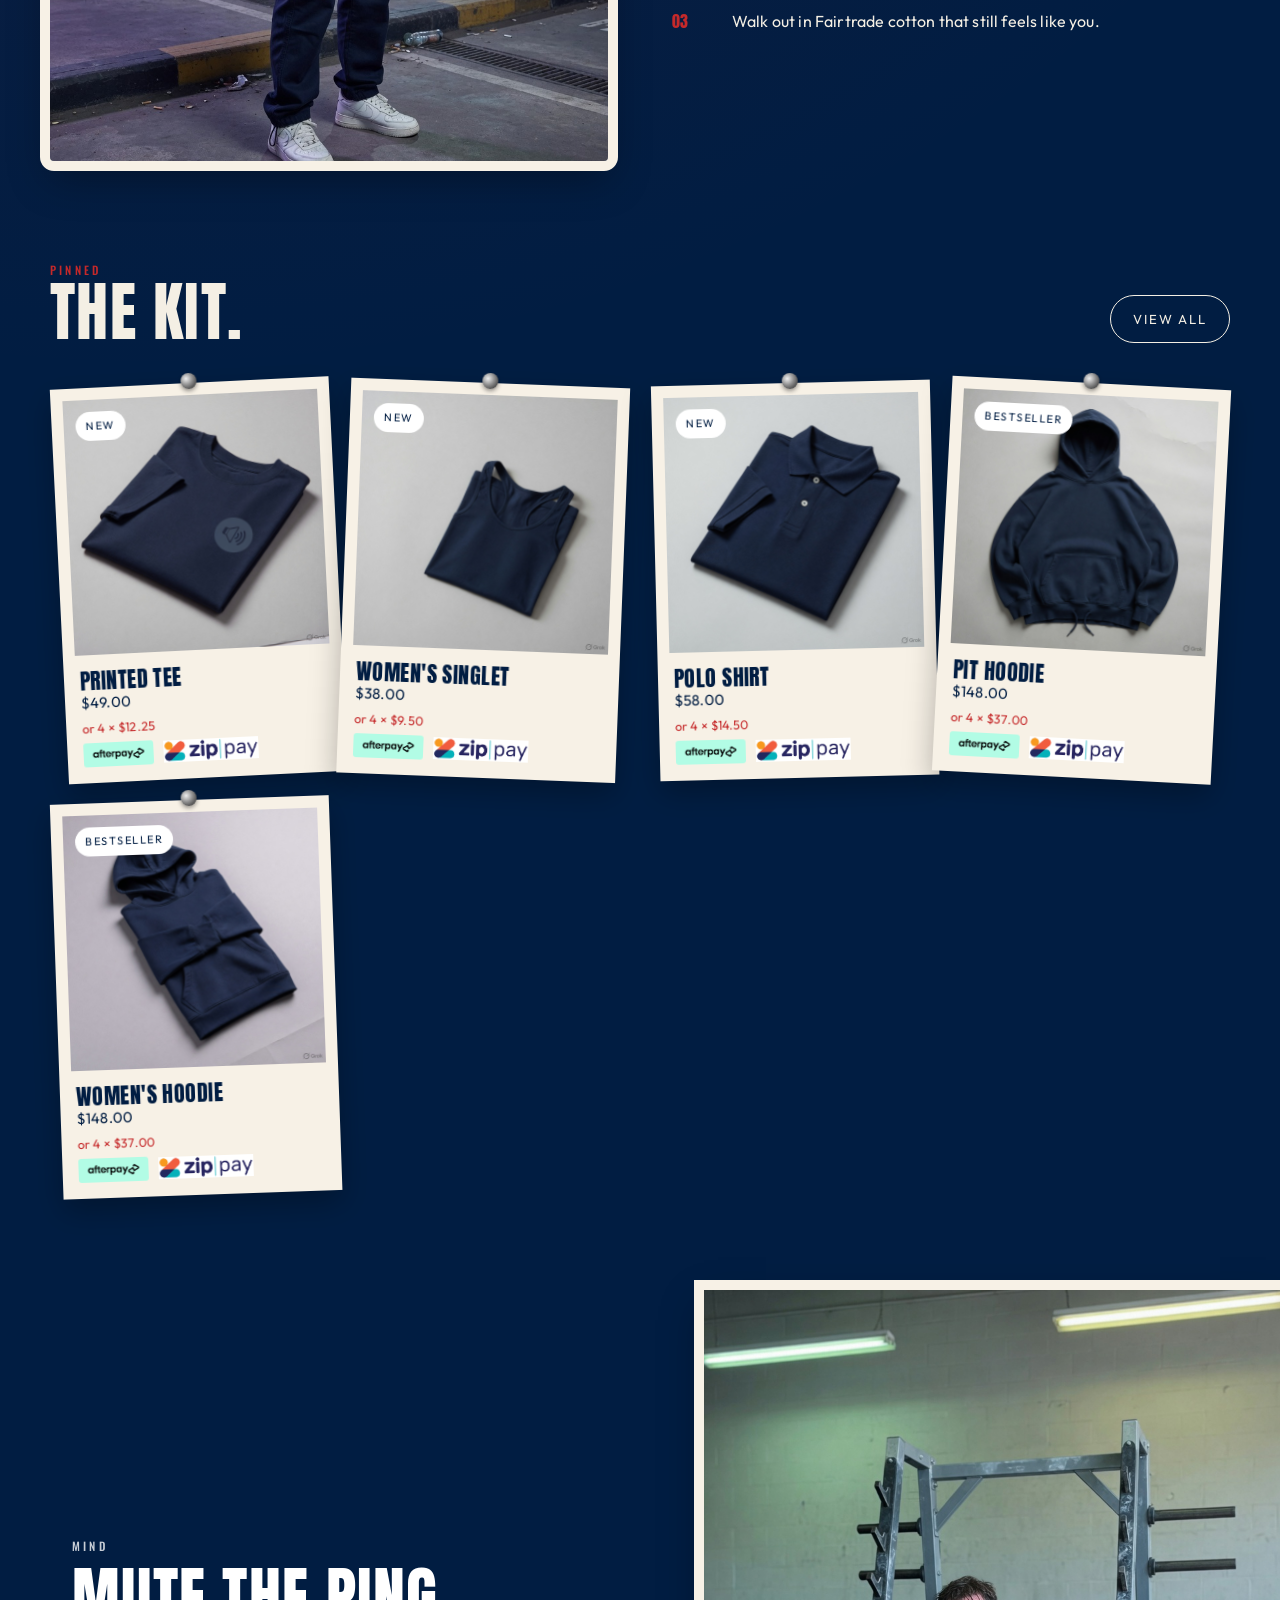
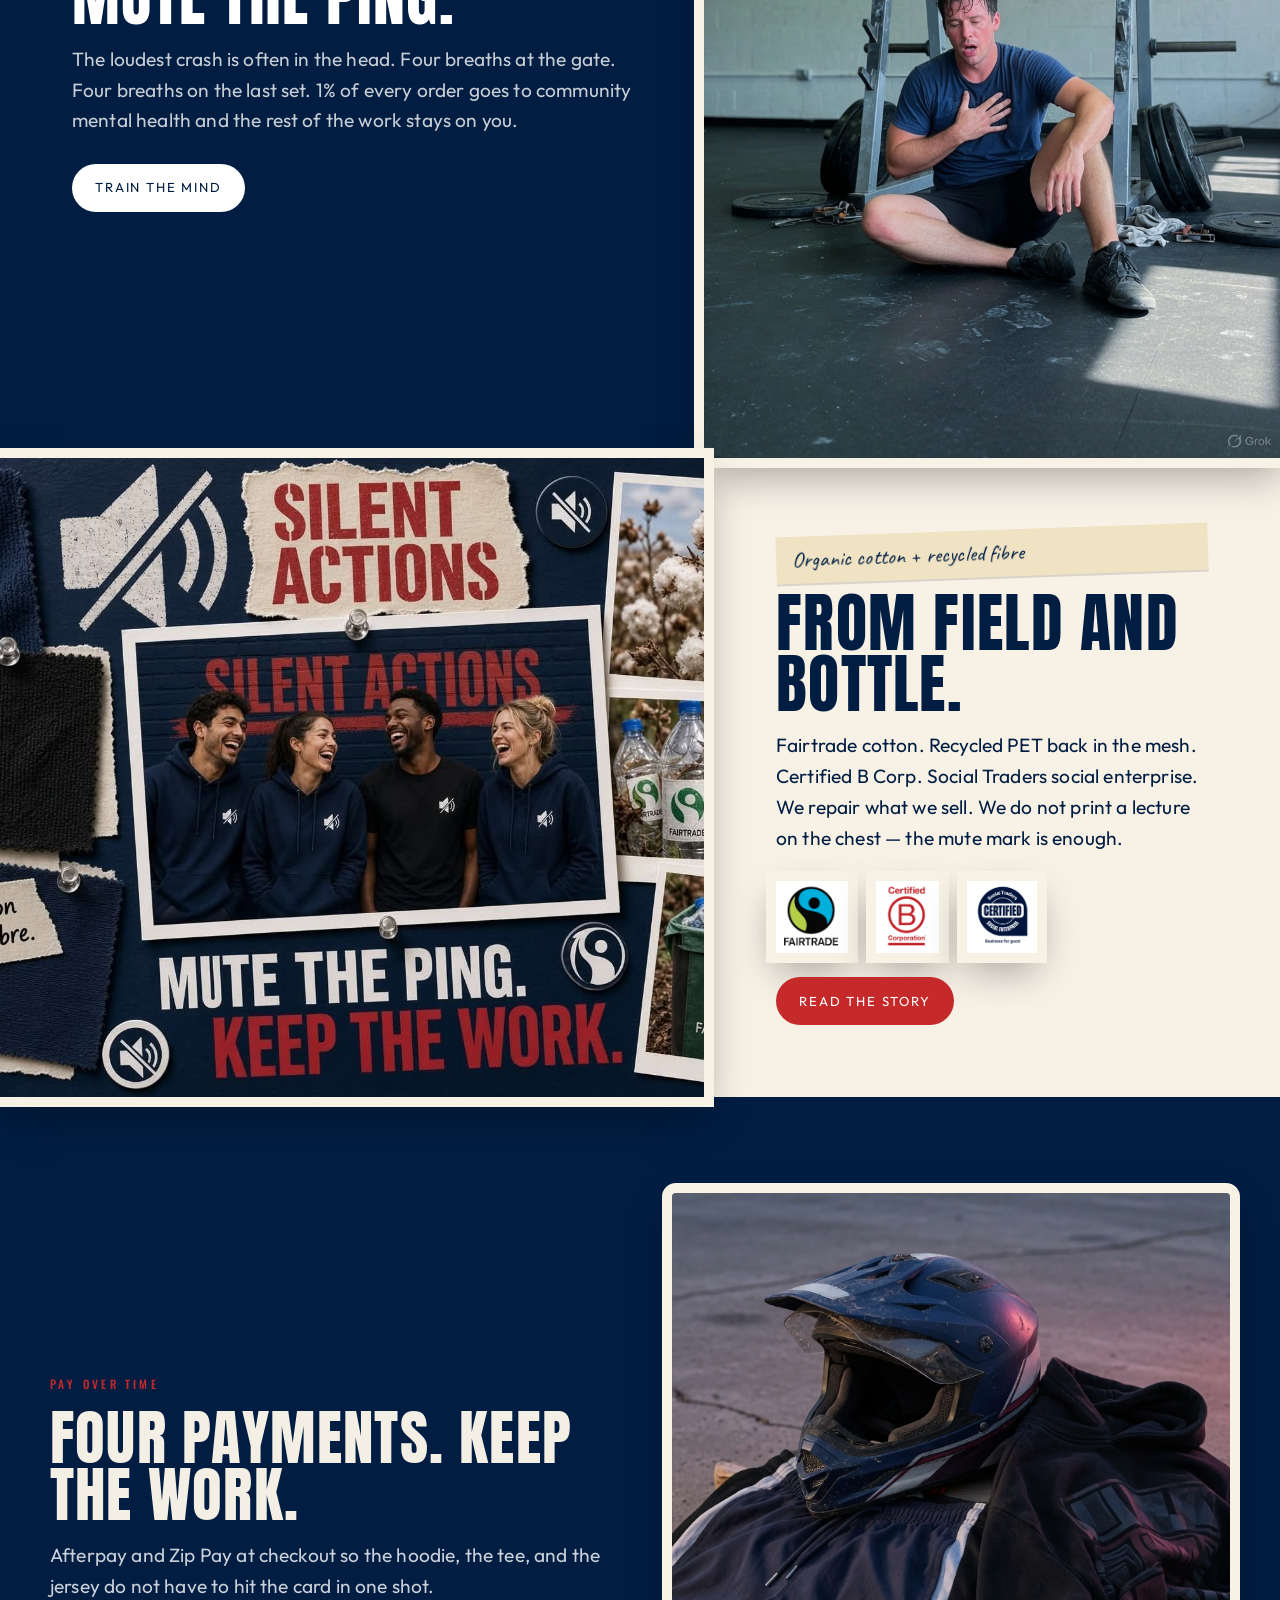
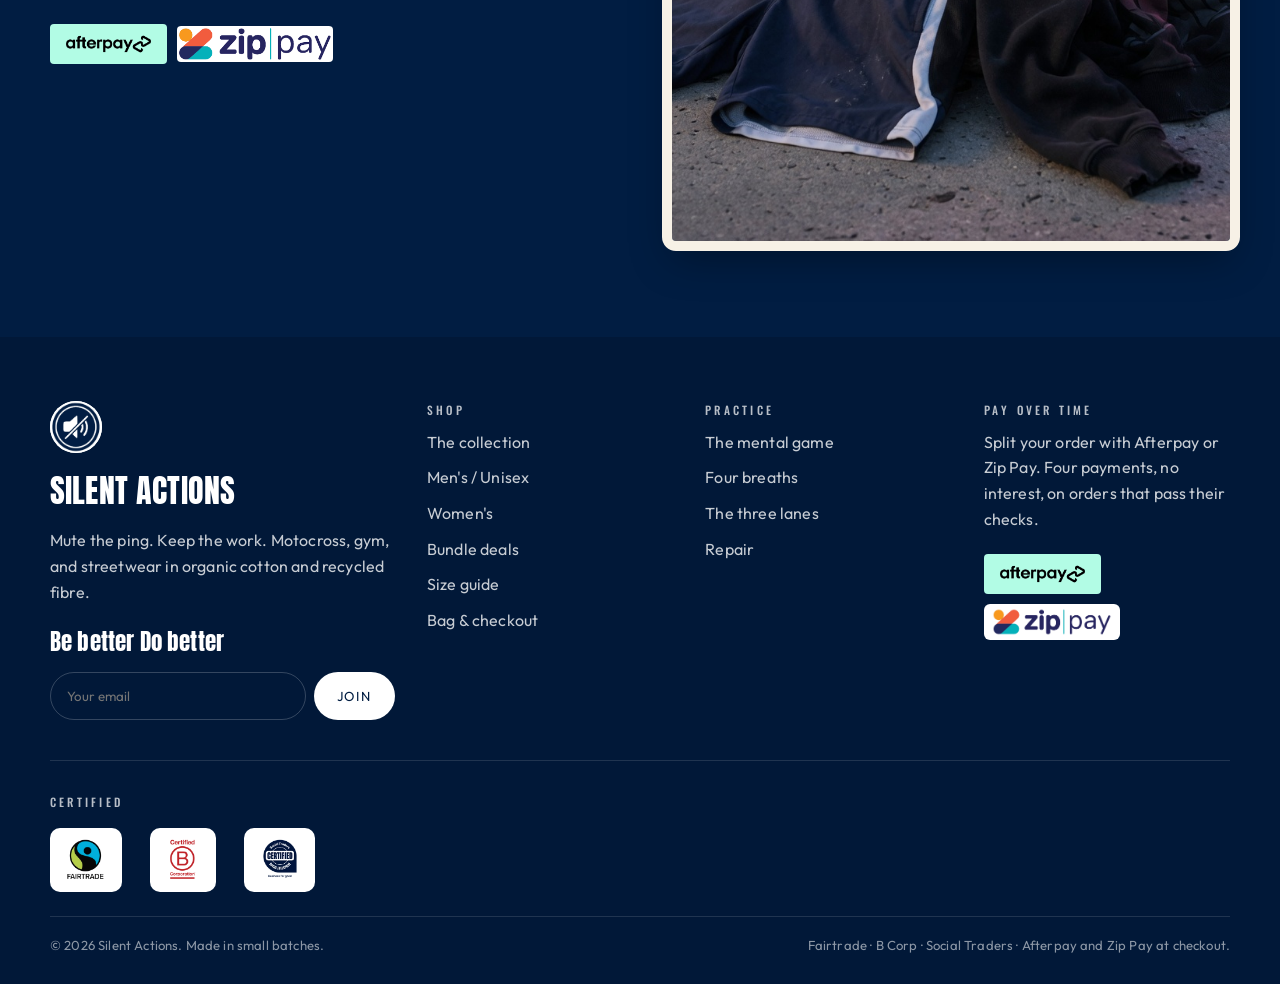
==== commit a4a8f908: "Restyle Silent Actions as MX, gym and streetwear Expand the catalog with men's and women's tees, pol" ====
--- a/index.html
+++ b/index.html
@@ -4,15 +4,10 @@
 <head>
   <meta charset="UTF-8">
   <meta name="viewport" content="width=device-width, initial-scale=1">
-  <title>Silent Actions — Be better Do better</title>
+  <title>Silent Actions — Mute the ping. Keep the work.</title>
   <meta name="description"
-    content="Silent Actions makes ecological clothing for a quieter mind. Organic fibres, mental health practice, Afterpay and Zip Pay. Be better Do better.">
+    content="Silent Actions: motocross, gym and streetwear. Organic cotton, recycled fibre, Fairtrade. Mute the ping. Keep the work. Afterpay and Zip Pay.">
   <link rel="icon" href="images/logo.png" type="image/png">
-  <link rel="preconnect" href="https://fonts.googleapis.com">
-  <link rel="preconnect" href="https://fonts.gstatic.com" crossorigin>
-  <link
-    href="https://fonts.googleapis.com/css2?family=Cormorant+Garamond:ital,wght@0,500;0,600;1,400;1,500&family=Outfit:wght@300;400;500;600&display=swap"
-    rel="stylesheet">
   <link rel="stylesheet" href="css/styles.css">
 </head>
 
@@ -21,51 +16,52 @@
   <div data-header></div>
 
   <section class="hero">
-    <img src="images/hero.jpg" alt="Misty eucalyptus grove at dawn">
+    <img src="images/moodboard.jpg"
+      alt="Silent Actions moodboard: organic cotton, recycled fibre, Fairtrade, mute the ping">
     <div class="hero-veil"></div>
     <div class="hero-copy">
-      <span class="eyebrow">Ecological clothing · Quiet mind</span>
-      <h1>Be better.<br>Do better.</h1>
-      <p>Silent Actions is clothing grown, dyed, and cut for the planet you share and the nervous system you live in.
-        Small batches. Honest fibres. One quiet choice at a time.</p>
+      <span class="tape">Organic cotton + recycled fibre</span>
+      <h1>Mute the ping.<br><span class="stencil-red">Keep the work.</span></h1>
+      <p>Motocross, gym, and streetwear. Fairtrade cotton. Recycled bottles back in the cloth. 1% of every order goes
+        out to do better.</p>
       <div class="hero-actions">
-        <a class="btn btn-light" href="shop.html">Shop the collection</a>
-        <a class="btn btn-ghost" href="mind.html">Enter the Quiet Hour</a>
+        <a class="btn btn-dark" href="shop.html">Shop the kit</a>
+        <a class="btn btn-ghost" href="mind.html">Train the mind</a>
+        <span class="pct-badge" aria-label="One percent">1%</span>
       </div>
     </div>
   </section>
 
   <div class="ticker" aria-hidden="true">
     <div class="ticker-track">
-      <span>Organic linen</span><span>Regenerative cotton</span><span>Hemp that lasts</span>
-      <span>Tagless comfort</span><span>5% to community mental health</span>
-      <span>Afterpay</span><span>Zip Pay</span><span>Repair for life</span>
-      <span>Be better Do better</span>
-      <span>Organic linen</span><span>Regenerative cotton</span><span>Hemp that lasts</span>
-      <span>Tagless comfort</span><span>5% to community mental health</span>
-      <span>Afterpay</span><span>Zip Pay</span><span>Repair for life</span>
-      <span>Be better Do better</span>
+      <span>Mute the ping</span><span>Keep the work</span><span>Fairtrade</span>
+      <span>Organic cotton</span><span>Recycled fibre</span><span>B Corp</span>
+      <span>Social Traders</span><span>Motocross</span><span>Gym</span><span>Street</span>
+      <span>Afterpay</span><span>Zip Pay</span><span>Be better Do better</span>
+      <span>Mute the ping</span><span>Keep the work</span><span>Fairtrade</span>
+      <span>Organic cotton</span><span>Recycled fibre</span><span>B Corp</span>
+      <span>Social Traders</span><span>Motocross</span><span>Gym</span><span>Street</span>
+      <span>Afterpay</span><span>Zip Pay</span><span>Be better Do better</span>
     </div>
   </div>
 
   <section class="section">
     <div class="container split">
-      <img src="images/portrait.jpg" alt="A person standing still in a misty forest wearing linen">
-      <div>
-        <span class="eyebrow">The practice</span>
-        <h2 style="font-size:clamp(2.6rem,5vw,4.2rem);margin:12px 0 18px">The loudest change is quiet.</h2>
-        <p class="lede">A better garment is a better day. We make clothes that sit softly on the body, from fibres that
-          sit softly on the earth. Then we ask one thing of you: keep a Quiet Hour. Ten minutes. No phone. Breath,
-          journal, or a walk.</p>
+      <img src="images/portrait.jpg" alt="Streetwear look in a night carpark">
+      <div class="reveal">
+        <span class="eyebrow">Three lanes</span>
+        <h2 style="font-size:clamp(2.6rem,5vw,4.6rem);margin:12px 0 18px">Track. Floor. Street.</h2>
+        <p class="lede">The ping is the noise. The work is the lap, the set, the walk home. Silent Actions is kit for
+          people who mute the rest and keep moving. Be better. Do better.</p>
         <ul class="quiet-list">
           <li><span>01</span>
-            <p>Choose cloth that can return to soil.</p>
+            <p>Ride the gate. Recycled MX jersey and pants that dump heat.</p>
           </li>
           <li><span>02</span>
-            <p>Wear it until it knows you.</p>
+            <p>Hit the floor. Gym kit that wicks and stays out of the way.</p>
           </li>
           <li><span>03</span>
-            <p>Sit with four breaths before you speak.</p>
+            <p>Walk out in Fairtrade cotton that still feels like you.</p>
           </li>
         </ul>
       </div>
@@ -76,8 +72,8 @@
     <div class="container">
       <div class="section-head">
         <div>
-          <span class="eyebrow">Collection</span>
-          <h2>Made to be lived in.</h2>
+          <span class="eyebrow">Pinned</span>
+          <h2>The kit.</h2>
         </div>
         <a class="btn btn-line" href="shop.html">View all</a>
       </div>
@@ -88,46 +84,47 @@
   <section class="band moss-band">
     <div class="band-copy">
       <span class="eyebrow">Mind</span>
-      <h2 style="font-size:clamp(2.6rem,5vw,4.4rem);margin:12px 0 16px">Clothing as a nervous-system tool.</h2>
-      <p class="lede">Itch-free seams. No scratch labels. Breathable cloth. Weight that holds without gripping. Silent
-        Actions is cut for people who feel the world at full volume. The site holds a four-breath practice; every first
-        order arrives with the Quiet Hour journal.</p>
+      <h2 style="font-size:clamp(2.6rem,5vw,4.4rem);margin:12px 0 16px">Mute the ping.</h2>
+      <p class="lede">The loudest crash is often in the head. Four breaths at the gate. Four breaths on the last set. 1%
+        of every order goes to community mental health and the rest of the work stays on you.</p>
       <div class="hero-actions">
-        <a class="btn btn-light" href="mind.html">Practice with us</a>
+        <a class="btn btn-light" href="mind.html">Train the mind</a>
       </div>
     </div>
-    <img src="images/breath.jpg" alt="Person sitting on a sunlit floor in loungewear, one hand on their chest">
+    <img src="images/breath.jpg" alt="Athlete sitting on a gym floor after a session">
   </section>
 
   <section class="band paper-band">
-    <img src="images/fabric.jpg" alt="Hands holding undyed organic linen">
+    <img src="images/moodboard.jpg" alt="Silent Actions materials, Fairtrade cotton and recycled bottles">
     <div class="band-copy">
-      <span class="eyebrow">Planet</span>
-      <h2 style="font-size:clamp(2.6rem,5vw,4.4rem);margin:12px 0 16px">Fibres with a future.</h2>
-      <p class="lede">European flax linen, regenerative cotton, hemp. Plant and mineral colour. Recycled paper
-        packaging. We mend what we make, and 5% of every order goes to community mental health.</p>
-      <a class="btn btn-line" href="story.html" style="margin-top:24px;width:fit-content">Read the story</a>
+      <span class="tape">Organic cotton + recycled fibre</span>
+      <h2 style="font-size:clamp(2.6rem,5vw,4.4rem);margin:16px 0">From field and bottle.</h2>
+      <p class="lede">Fairtrade cotton. Recycled PET back in the mesh. Certified B Corp. Social Traders social
+        enterprise. We repair what we sell. We do not print a lecture on the chest — the mute mark is enough.</p>
+      <div class="cert-logos" style="margin-top:28px">
+        <img src="images/certs/fairtrade.png" alt="Fairtrade">
+        <img src="images/certs/bcorp.png" alt="Certified B Corporation">
+        <img src="images/certs/social-traders.png" alt="Social Traders Certified Social Enterprise">
+      </div>
+      <a class="btn btn-dark" href="story.html" style="margin-top:24px;width:fit-content">Read the story</a>
     </div>
   </section>
 
   <section class="section">
     <div class="container split">
-      <div>
+      <div class="reveal">
         <span class="eyebrow">Pay over time</span>
-        <h2 style="font-size:clamp(2.4rem,5vw,3.8rem);margin:12px 0 16px">Better choices, in four quiet payments.</h2>
-        <p class="lede">Afterpay and Zip Pay are at checkout so ecological clothing does not have to arrive all at once
-          on the card. Four instalments, no interest, subject to their approval. Pay the planet forward at a pace that
-          fits.</p>
+        <h2 style="font-size:clamp(2.4rem,5vw,3.8rem);margin:12px 0 16px">Four payments. Keep the work.</h2>
+        <p class="lede">Afterpay and Zip Pay at checkout so the hoodie, the tee, and the jersey do not have to hit the
+          card in one shot.</p>
         <div class="pay-row" style="margin-top:22px">
           <span class="pay-logos">
             <img src="images/pay/afterpay.png" alt="Afterpay">
             <img src="images/pay/zip-pay.png" alt="Zip Pay">
           </span>
         </div>
-        <p class="pay-note" style="margin-top:12px">Available on the bag. You will choose Afterpay, Zip Pay, or card
-          before you place the order.</p>
       </div>
-      <img src="images/stack.jpg" alt="Folded organic shirts, hoodie and trousers on limestone">
+      <img src="images/stack.jpg" alt="Helmet, gym shorts and hoodie stacked on concrete">
     </div>
   </section>
 
--- a/css/styles.css
+++ b/css/styles.css
@@ -1,19 +1,26 @@
+@import url("https://fonts.googleapis.com/css2?family=Anton&family=Caveat:wght@500;600;700&family=Oswald:wght@400;500;600&family=Outfit:wght@300;400;500;600&display=swap");
+
 :root {
   --sa-navy: #011D42;
   --sa-navy-deep: #011838;
   --sa-white: #FFFFFF;
-  --sa-page: #F7F8FA;
-  --sa-text: #011D42;
-  --sa-muted: #5C6B80;
-  --sa-line: rgba(1, 29, 66, 0.12);
-  --sa-wash: color-mix(in srgb, var(--sa-navy) 8%, var(--sa-white));
+  --sa-page: #011D42;
+  --sa-text: #F4EFE4;
+  --sa-muted: #C9D0DA;
+  --sa-cream: #F4EFE4;
+  --sa-paper: #F7F1E6;
+  --sa-red: #C5292A;
+  --sa-line: rgba(244, 239, 228, 0.16);
+  --sa-wash: rgba(244, 239, 228, 0.08);
   --afterpay: #b2fce4;
   --zip: #eeff41;
-  --shadow: 0 18px 50px rgba(1, 29, 66, 0.12);
+  --shadow: 0 18px 40px rgba(0, 0, 0, 0.35);
   --radius: 18px;
   --header: 76px;
-  --font-serif: "Cormorant Garamond", "Times New Roman", serif;
-  --font-sans: "Outfit", "Helvetica Neue", sans-serif;
+  --font-serif: "Anton", Impact, sans-serif;
+  --font-sans: "Oswald", "Helvetica Neue", sans-serif;
+  --font-body: "Outfit", "Helvetica Neue", sans-serif;
+  --font-note: "Caveat", cursive;
   --ease: cubic-bezier(0.22, 1, 0.36, 1);
 }
 
@@ -29,9 +36,11 @@
 
 body {
   margin: 0;
-  color: var(--sa-text);
-  background: var(--sa-page);
-  font-family: var(--font-sans);
+  color: var(--sa-cream);
+  background:
+    radial-gradient(circle at 12% 8%, rgba(197, 41, 42, 0.12), transparent 28%),
+    var(--sa-navy);
+  font-family: var(--font-body);
   font-weight: 400;
   line-height: 1.6;
   letter-spacing: 0.01em;
@@ -69,9 +78,10 @@
 h3,
 h4 {
   font-family: var(--font-serif);
-  font-weight: 500;
-  line-height: 1.08;
-  letter-spacing: -0.02em;
+  font-weight: 400;
+  line-height: 0.95;
+  letter-spacing: 0.02em;
+  text-transform: uppercase;
   margin: 0;
 }
 
@@ -81,11 +91,12 @@
 
 .eyebrow {
   display: inline-block;
+  font-family: var(--font-sans);
   font-size: 0.72rem;
   font-weight: 500;
   letter-spacing: 0.28em;
   text-transform: uppercase;
-  color: var(--sa-navy);
+  color: var(--sa-red);
 }
 
 .lede {
@@ -109,8 +120,8 @@
   position: fixed;
   inset: 0;
   z-index: 8;
-  opacity: 0.05;
-  mix-blend-mode: multiply;
+  opacity: 0.18;
+  mix-blend-mode: overlay;
   background-image: url("data:image/svg+xml,%3Csvg viewBox='0 0 200 200' xmlns='http://www.w3.org/2000/svg'%3E%3Cfilter id='n'%3E%3CfeTurbulence type='fractalNoise' baseFrequency='.85' numOctaves='4' stitchTiles='stitch'/%3E%3C/filter%3E%3Crect width='100%25' height='100%25' filter='url(%23n)'/%3E%3C/svg%3E");
 }
 
@@ -122,7 +133,7 @@
   height: var(--header);
   display: flex;
   align-items: center;
-  background: color-mix(in srgb, var(--sa-white) 88%, transparent);
+  background: color-mix(in srgb, var(--sa-navy-deep) 88%, transparent);
   backdrop-filter: blur(16px);
   border-bottom: 1px solid var(--sa-line);
 }
@@ -162,13 +173,38 @@
   display: flex;
   gap: 28px;
   justify-content: center;
+  align-items: center;
+}
+
+.has-mega {
+  position: relative;
+}
+
+.has-mega .mega {
+  display: none;
+  position: absolute;
+  top: calc(100% + 18px);
+  left: 50%;
+  transform: translateX(-50%);
+  background: var(--sa-paper);
+  color: var(--sa-navy);
+  border: 1px solid rgba(1, 29, 66, 0.08);
+  box-shadow: var(--shadow);
+  padding: 28px 32px;
+  min-width: 520px;
+  z-index: 50;
+}
+
+.has-mega:hover .mega,
+.has-mega:focus-within .mega {
+  display: block;
 }
 
 .nav-links a {
   font-size: 0.82rem;
   letter-spacing: 0.16em;
   text-transform: uppercase;
-  color: var(--sa-text);
+  color: var(--sa-cream);
   position: relative;
 }
 
@@ -201,8 +237,8 @@
   font-size: 0.72rem;
   letter-spacing: 0.12em;
   text-transform: uppercase;
-  color: var(--sa-navy);
-  border: 1px solid var(--sa-line);
+  color: var(--sa-cream);
+  border: 1px solid rgba(244, 239, 228, 0.25);
   padding: 6px 10px;
   border-radius: 999px;
 }
@@ -241,7 +277,7 @@
   display: block;
   width: 18px;
   height: 1.5px;
-  background: var(--sa-navy);
+  background: var(--sa-cream);
   margin: 5px auto;
 }
 
@@ -266,7 +302,7 @@
 }
 
 .btn-dark {
-  background: var(--sa-navy);
+  background: var(--sa-red);
   color: var(--sa-white);
 }
 
@@ -283,7 +319,8 @@
 
 .btn-line {
   background: transparent;
-  border-color: var(--sa-navy);
+  border-color: var(--sa-cream);
+  color: var(--sa-cream);
 }
 
 .btn-full {
@@ -310,8 +347,7 @@
   position: absolute;
   inset: 0;
   background:
-    linear-gradient(180deg, rgba(1, 29, 66, 0.22), rgba(1, 24, 56, 0.62)),
-    linear-gradient(90deg, rgba(1, 29, 66, 0.42), transparent 48%);
+    linear-gradient(180deg, rgba(1, 24, 56, 0.15) 20%, rgba(1, 24, 56, 0.78) 100%);
 }
 
 .hero-copy {
@@ -432,8 +468,8 @@
 
 .quiet-list span {
   font-family: var(--font-serif);
-  font-style: italic;
-  color: var(--sa-navy);
+  font-style: normal;
+  color: var(--sa-red);
 }
 
 /* Cards */
@@ -446,7 +482,34 @@
 .product-card {
   display: flex;
   flex-direction: column;
-  gap: 12px;
+  gap: 0;
+  background: var(--sa-paper);
+  color: var(--sa-navy);
+  padding: 12px 12px 16px;
+  box-shadow: 0 12px 28px rgba(0, 0, 0, 0.28);
+  transform: rotate(var(--tilt, -1.4deg));
+  transform-origin: 50% 8px;
+  position: relative;
+  transition: transform 0.45s var(--ease), box-shadow 0.45s var(--ease);
+}
+
+.product-card:hover {
+  transform: rotate(0deg) translateY(-10px) scale(1.03);
+  box-shadow: 0 22px 40px rgba(0, 0, 0, 0.4);
+  z-index: 2;
+}
+
+.product-card .pin {
+  position: absolute;
+  top: -10px;
+  left: 50%;
+  width: 16px;
+  height: 16px;
+  border-radius: 50%;
+  background: radial-gradient(circle at 35% 35%, #eee, #8a8a8a 45%, #444 80%);
+  transform: translateX(-50%);
+  box-shadow: 0 2px 4px rgba(0, 0, 0, 0.4);
+  z-index: 3;
 }
 
 .product-card .media {
@@ -454,7 +517,6 @@
   aspect-ratio: 1;
   overflow: hidden;
   background: var(--sa-wash);
-  border-radius: 4px;
 }
 
 .product-card img {
@@ -465,11 +527,13 @@
 }
 
 .product-card:hover img {
-  transform: scale(1.04);
+  transform: scale(1.06);
 }
 
 .product-card h3 {
-  font-size: 1.45rem;
+  font-size: 1.35rem;
+  margin-top: 12px;
+  color: var(--sa-navy);
 }
 
 .price-row {
@@ -482,7 +546,7 @@
 
 .bnpl {
   font-size: 0.78rem;
-  color: var(--sa-navy);
+  color: var(--sa-red);
 }
 
 .pill {
@@ -528,7 +592,17 @@
 }
 
 .paper-band {
-  background: var(--sa-white);
+  background: var(--sa-paper);
+  color: var(--sa-navy);
+}
+
+.paper-band .lede,
+.paper-band .eyebrow {
+  color: var(--sa-navy);
+}
+
+.paper-band .eyebrow {
+  color: var(--sa-red);
 }
 
 /* Pay badges */
@@ -602,6 +676,63 @@
   padding: 56px 0 24px;
 }
 
+.shop-layout {
+  display: grid;
+  grid-template-columns: 240px 1fr;
+  gap: 48px;
+  align-items: start;
+}
+
+.shop-nav {
+  display: grid;
+  grid-template-columns: 1fr 1fr;
+  gap: 32px 48px;
+}
+
+.shop-sidebar .shop-nav {
+  grid-template-columns: 1fr;
+  gap: 28px;
+  position: sticky;
+  top: 96px;
+}
+
+.shop-nav-head {
+  font-size: 0.78rem;
+  letter-spacing: 0.2em;
+  text-transform: uppercase;
+  font-weight: 600;
+  color: var(--sa-navy);
+  margin: 0 0 12px;
+}
+
+.shop-nav-sub {
+  font-size: 0.72rem;
+  letter-spacing: 0.18em;
+  text-transform: uppercase;
+  font-weight: 600;
+  color: var(--sa-navy);
+  margin: 10px 0 6px;
+}
+
+.shop-nav a {
+  display: block;
+  font-size: 0.82rem;
+  letter-spacing: 0.12em;
+  text-transform: uppercase;
+  color: var(--sa-muted);
+  padding: 4px 0;
+}
+
+.shop-nav a:hover,
+.shop-nav .shop-nav-sublink {
+  color: var(--sa-navy);
+}
+
+.shop-nav .shop-nav-sublink {
+  font-weight: 600;
+  margin-top: 10px;
+}
+
 .filters {
   display: flex;
   flex-wrap: wrap;
@@ -761,6 +892,12 @@
 .ritual h3 {
   font-size: 1.8rem;
   margin: 12px 0;
+}
+
+.cert-block {
+  margin-top: 48px;
+  padding-top: 40px;
+  border-top: 1px solid var(--sa-line);
 }
 
 .crisis {
@@ -966,8 +1103,39 @@
   width: fit-content;
 }
 
+.cert-logos {
+  display: flex;
+  flex-wrap: wrap;
+  align-items: center;
+  gap: 28px;
+}
+
+.cert-logos img {
+  height: 72px;
+  width: auto;
+  object-fit: contain;
+  display: block;
+}
+
+.cert-footer {
+  margin-top: 40px;
+  padding-top: 28px;
+  border-top: 1px solid rgba(255, 255, 255, 0.12);
+}
+
+.cert-footer .eyebrow {
+  margin-bottom: 16px;
+}
+
+.cert-logos-on-dark img {
+  height: 64px;
+  background: #fff;
+  padding: 8px 12px;
+  border-radius: 10px;
+}
+
 .legal {
-  margin-top: 48px;
+  margin-top: 24px;
   padding-top: 18px;
   border-top: 1px solid rgba(255, 255, 255, 0.12);
   display: flex;
@@ -1005,8 +1173,25 @@
   }
 
   .nav-links,
-  .slogan-chip {
+  .slogan-chip,
+  .has-mega .mega,
+  .shop-sidebar {
     display: none;
+  }
+
+  .shop-layout {
+    grid-template-columns: 1fr;
+  }
+
+  .mobile-nav .shop-nav {
+    grid-template-columns: 1fr 1fr;
+    gap: 16px;
+    padding: 8px 0 12px;
+  }
+
+  .mobile-nav .shop-nav a {
+    font-size: 0.78rem;
+    font-family: var(--font-sans);
   }
 
   .menu-toggle {
@@ -1018,8 +1203,9 @@
     flex-direction: column;
     gap: 18px;
     padding: 24px 20px 32px;
-    background: var(--sa-white);
+    background: var(--sa-navy-deep);
     border-bottom: 1px solid var(--sa-line);
+    color: var(--sa-cream);
   }
 
   .mobile-nav a {
@@ -1090,6 +1276,235 @@
   }
 }
 
+.brand-name {
+  font-family: var(--font-serif);
+  text-transform: uppercase;
+  letter-spacing: 0.06em;
+}
+
+.ticker {
+  background: var(--sa-red);
+  color: var(--sa-cream);
+  border-block: 0;
+}
+
+.ticker-track {
+  color: var(--sa-cream);
+  font-family: var(--font-sans);
+}
+
+.filter-btn {
+  color: var(--sa-cream);
+  border-color: rgba(244, 239, 228, 0.25);
+}
+
+.filter-btn[aria-pressed="true"],
+.filter-btn:hover {
+  background: var(--sa-red);
+  color: var(--sa-white);
+  border-color: var(--sa-red);
+}
+
+.shop-nav-head,
+.shop-nav-sub {
+  color: var(--sa-red);
+}
+
+.shop-nav a {
+  color: var(--sa-cream);
+}
+
+.mega .shop-nav-head,
+.mega .shop-nav-sub {
+  color: var(--sa-red);
+}
+
+.mega .shop-nav a {
+  color: var(--sa-navy);
+}
+
+.polaroid-caption {
+  padding: 4px 4px 0;
+}
+
+.polaroid-caption .price-row {
+  color: var(--sa-navy);
+}
+
+.polaroid-caption .bnpl {
+  color: var(--sa-red);
+}
+
+.polaroid-caption .pay-logos {
+  filter: none;
+}
+
+.split>img,
+.band img,
+.product-gallery img {
+  box-shadow: 0 16px 40px rgba(0, 0, 0, 0.35);
+  outline: 10px solid var(--sa-paper);
+  outline-offset: 0;
+}
+
+.tape {
+  font-family: var(--font-note);
+  background: #efe3c4;
+  color: var(--sa-navy);
+  display: inline-block;
+  padding: 6px 16px;
+  transform: rotate(-2deg);
+  font-size: 1.35rem;
+  box-shadow: 0 2px 0 rgba(0, 0, 0, 0.12);
+}
+
+.stencil {
+  font-family: var(--font-serif);
+  text-transform: uppercase;
+  line-height: 0.9;
+}
+
+.stencil-red {
+  color: var(--sa-red);
+}
+
+.pct-badge {
+  width: 72px;
+  height: 72px;
+  border-radius: 50%;
+  border: 3px solid var(--sa-cream);
+  display: grid;
+  place-items: center;
+  font-family: var(--font-serif);
+  font-size: 1.6rem;
+  color: var(--sa-cream);
+  animation: pulse 3.2s ease-in-out infinite;
+}
+
+.hero h1 {
+  text-transform: uppercase;
+  letter-spacing: 0.02em;
+}
+
+.hero-copy .lede,
+.hero p {
+  max-width: 36rem;
+}
+
+.pin-board {
+  position: relative;
+}
+
+.reveal,
+.will-reveal:not(.product-card) {
+  opacity: 0;
+  transform: translateY(28px);
+}
+
+.reveal.is-in,
+.will-reveal:not(.product-card).is-in {
+  opacity: 1;
+  transform: none;
+  transition: opacity 0.7s var(--ease) var(--delay, 0ms), transform 0.7s var(--ease) var(--delay, 0ms);
+}
+
+.product-card.will-reveal {
+  opacity: 0;
+}
+
+.product-card.will-reveal.is-in {
+  opacity: 1;
+  animation: drop-pin 0.7s var(--ease) both;
+  animation-delay: var(--delay, 0ms);
+}
+
+@keyframes drop-pin {
+  0% {
+    opacity: 0;
+    transform: translateY(-40px) rotate(var(--tilt, 0deg));
+  }
+
+  70% {
+    opacity: 1;
+    transform: translateY(6px) rotate(var(--tilt, 0deg));
+  }
+
+  100% {
+    opacity: 1;
+    transform: translateY(0) rotate(var(--tilt, 0deg));
+  }
+}
+
+@keyframes pulse {
+
+  0%,
+  100% {
+    transform: scale(1);
+    box-shadow: 0 0 0 0 rgba(244, 239, 228, 0.2);
+  }
+
+  50% {
+    transform: scale(1.06);
+    box-shadow: 0 0 0 10px rgba(244, 239, 228, 0);
+  }
+}
+
+.mute-float {
+  animation: floaty 5s ease-in-out infinite;
+}
+
+@keyframes floaty {
+
+  0%,
+  100% {
+    transform: rotate(-8deg) translateY(0);
+  }
+
+  50% {
+    transform: rotate(6deg) translateY(-8px);
+  }
+}
+
+.summary,
+.crisis,
+.ritual {
+  background: var(--sa-paper);
+  color: var(--sa-navy);
+}
+
+.ritual h3,
+.summary h2 {
+  color: var(--sa-navy);
+}
+
+.size-row button {
+  background: var(--sa-paper);
+  color: var(--sa-navy);
+}
+
+.size-row button[aria-pressed="true"] {
+  background: var(--sa-red);
+  color: var(--sa-white);
+  border-color: var(--sa-red);
+}
+
+.product-info h1 {
+  color: var(--sa-cream);
+}
+
+.toast {
+  background: var(--sa-red);
+}
+
+.footer-brand {
+  font-family: var(--font-serif);
+  text-transform: uppercase;
+}
+
+.pay-note {
+  color: var(--sa-muted);
+}
+
 @media (prefers-reduced-motion: reduce) {
   * {
     animation: none !important;
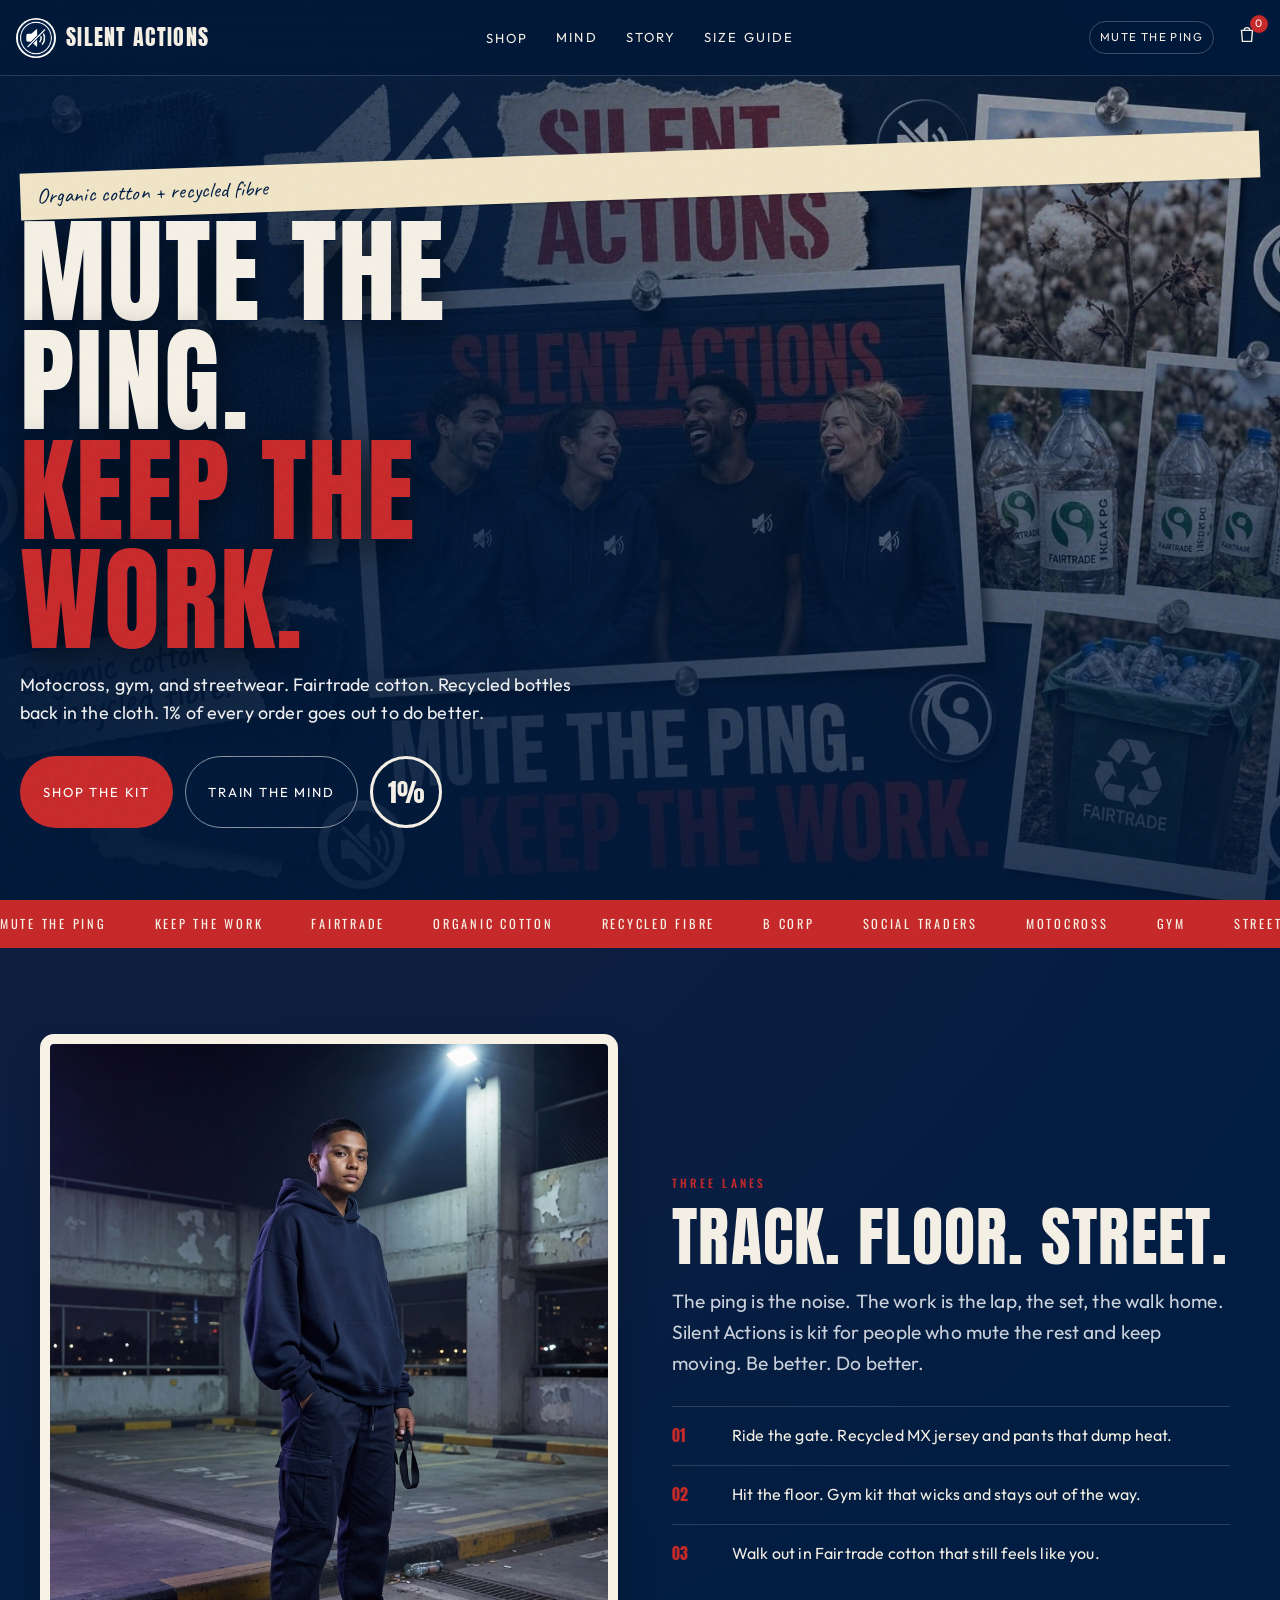
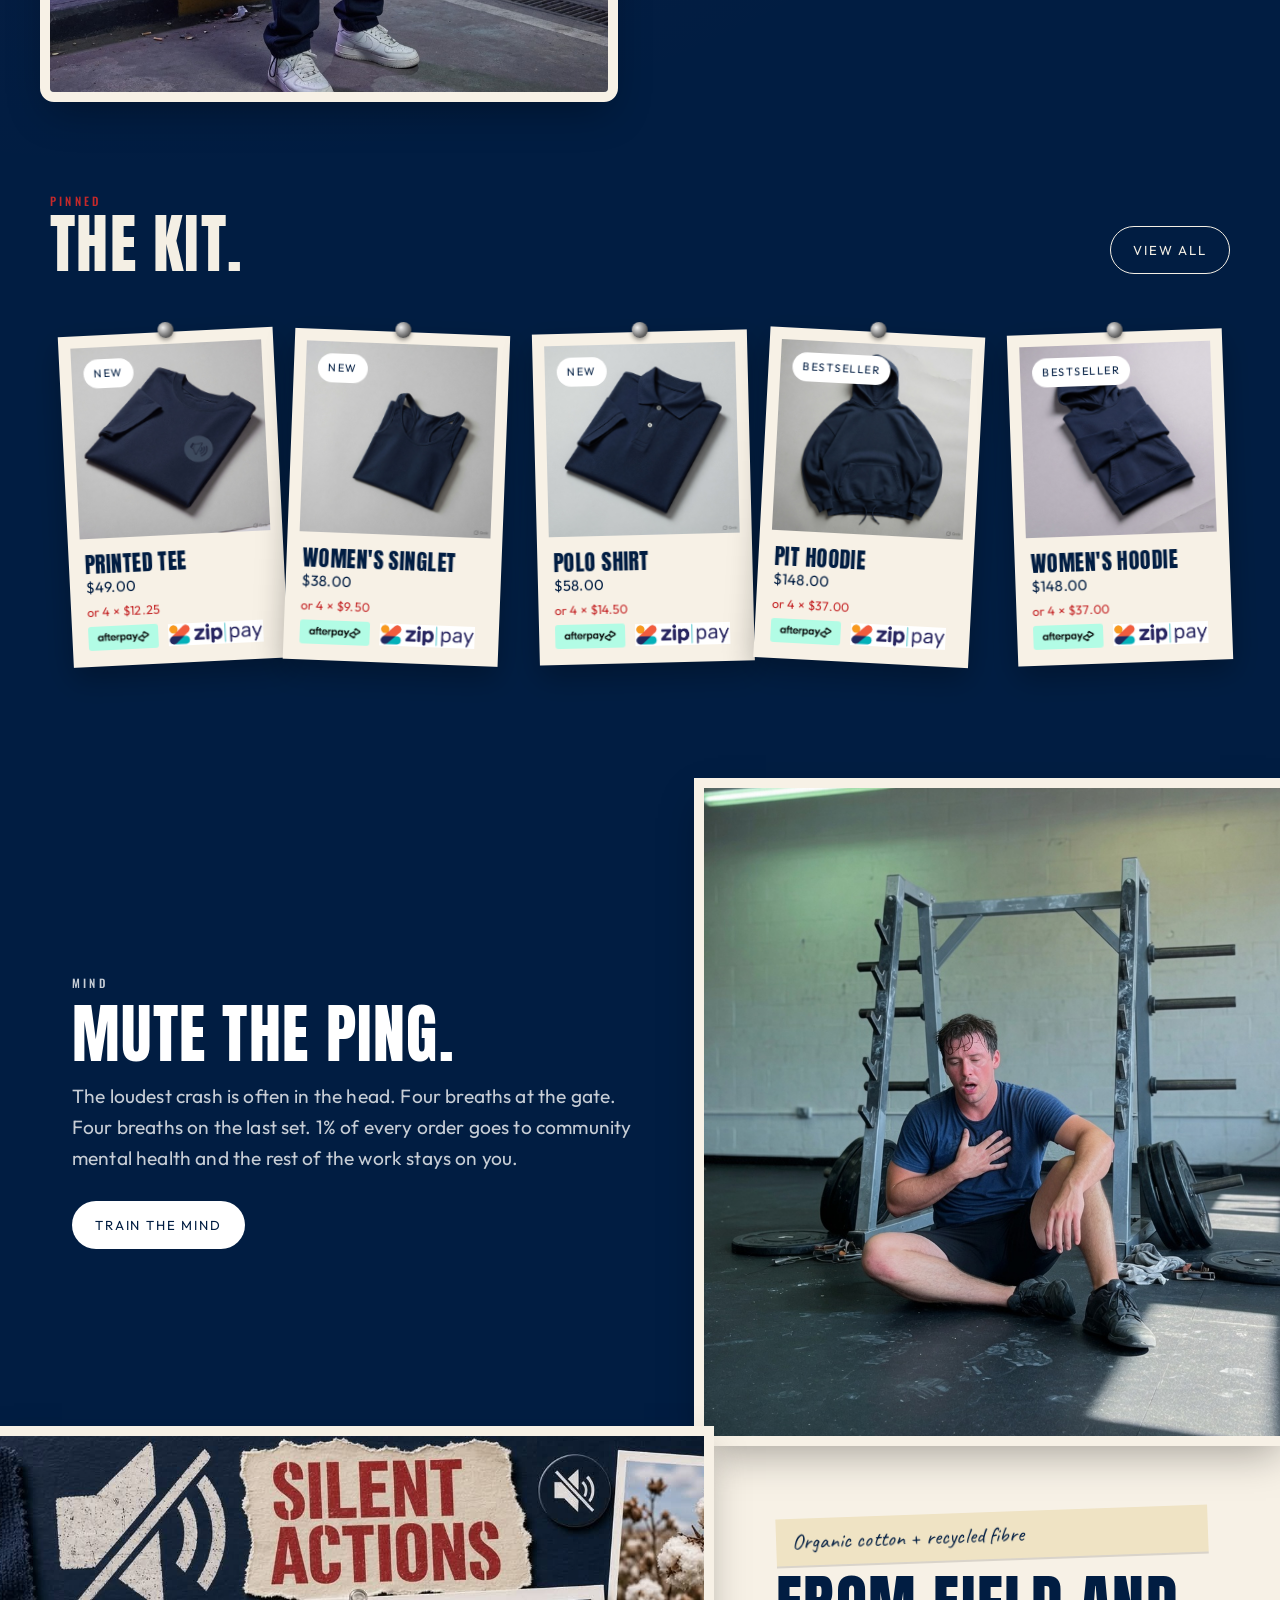
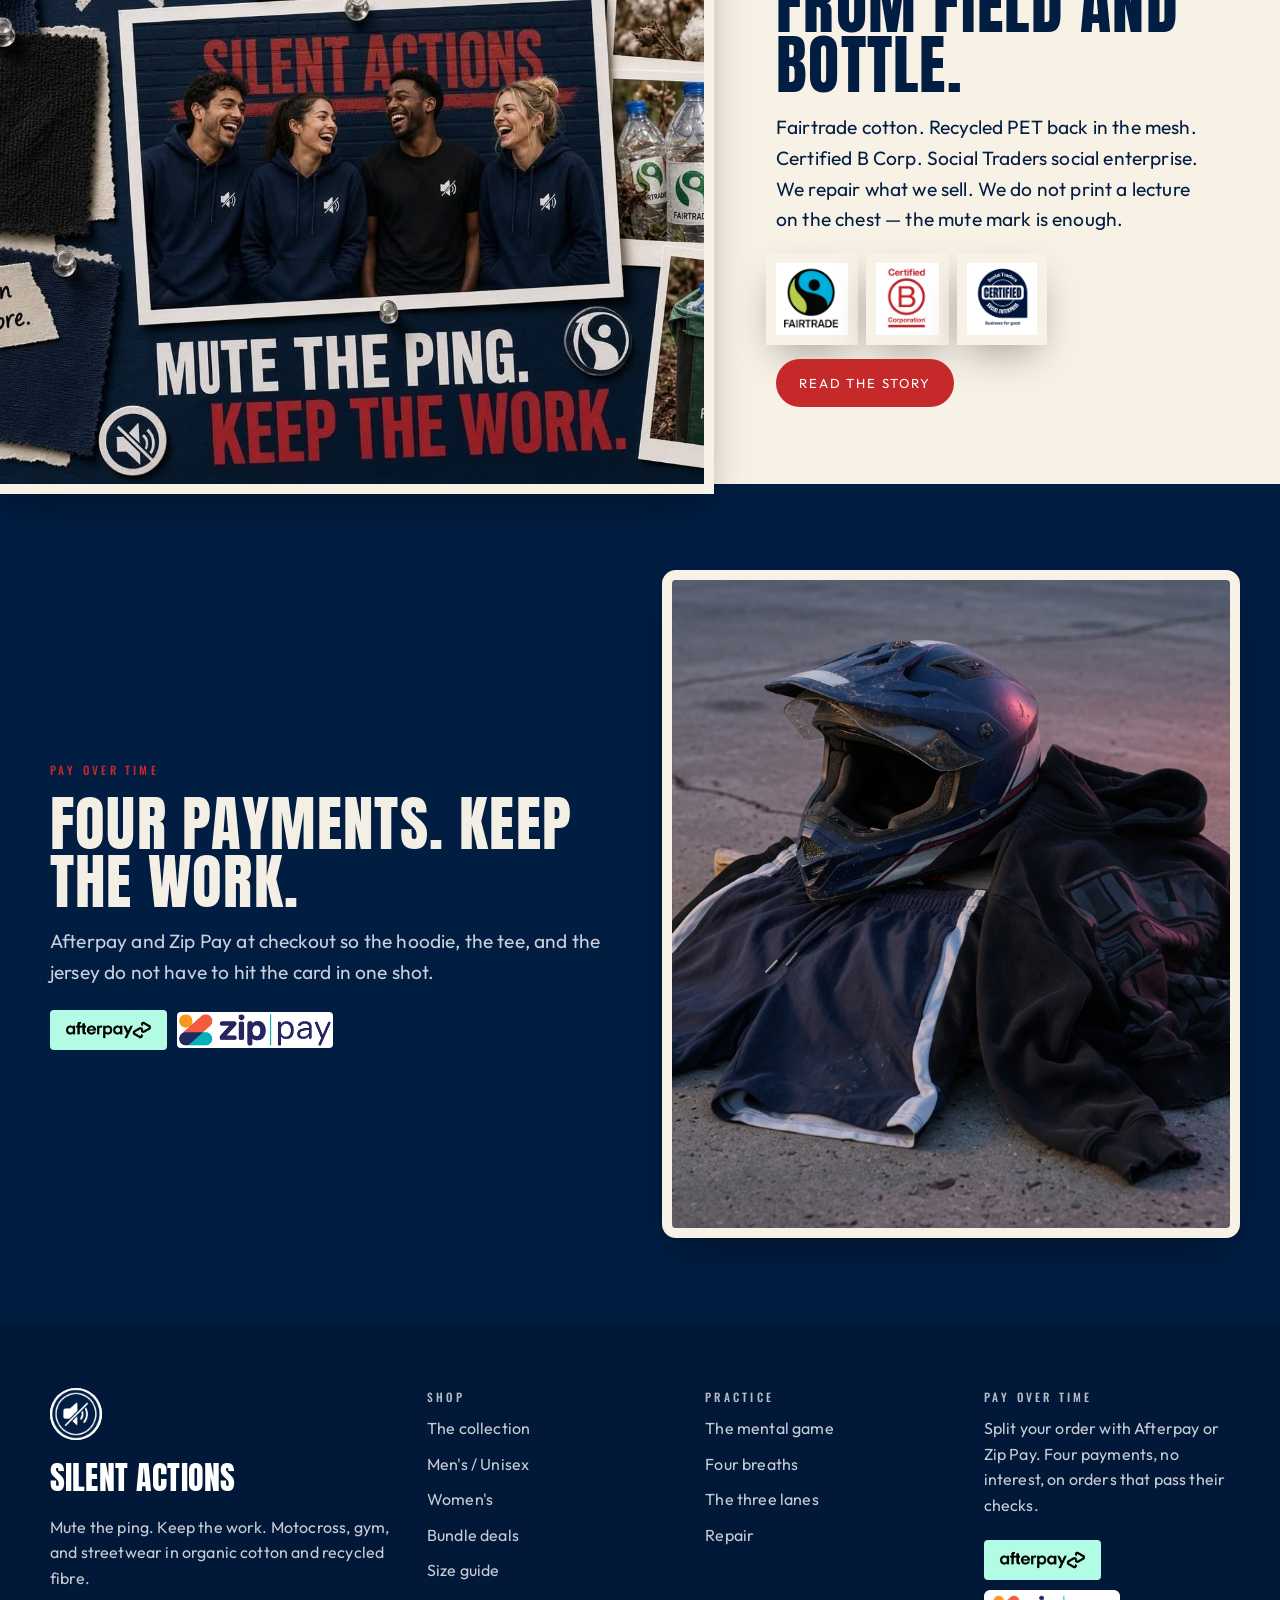
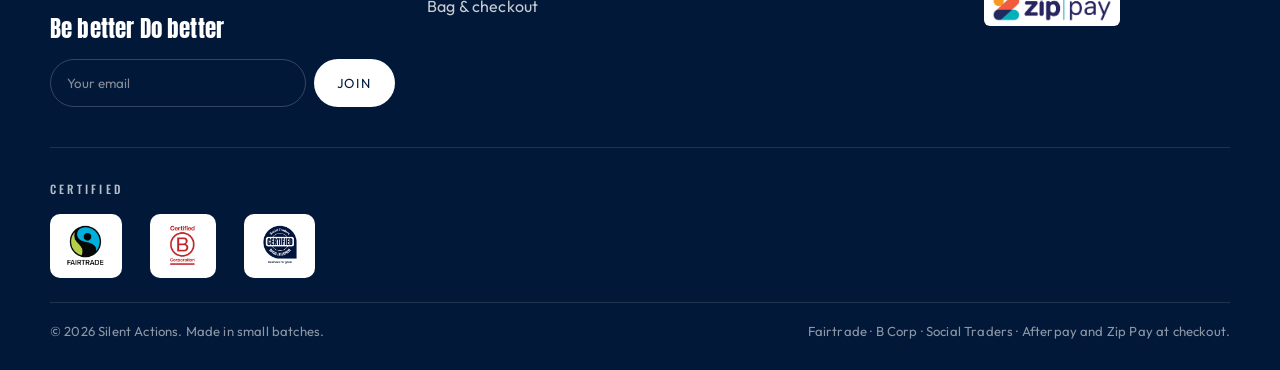
==== commit 9e14bb5d: "Add lifestyle videos and fix UI contrast Put muted autoplay gym, street and MX clips in the lifestyl" ====
--- a/index.html
+++ b/index.html
@@ -16,8 +16,10 @@
   <div data-header></div>
 
   <section class="hero">
-    <img src="images/moodboard.jpg"
-      alt="Silent Actions moodboard: organic cotton, recycled fibre, Fairtrade, mute the ping">
+    <video autoplay muted loop playsinline disablepictureinpicture disableremoteplayback preload="auto"
+      poster="images/moodboard.jpg" aria-label="Gym session in Silent Actions kit" data-silent>
+      <source src="videos/gym-floor.mp4" type="video/mp4">
+    </video>
     <div class="hero-veil"></div>
     <div class="hero-copy">
       <span class="tape">Organic cotton + recycled fibre</span>
@@ -47,7 +49,10 @@
 
   <section class="section">
     <div class="container split">
-      <img src="images/portrait.jpg" alt="Streetwear look in a night carpark">
+      <video autoplay muted loop playsinline disablepictureinpicture disableremoteplayback preload="metadata"
+        poster="images/portrait.jpg" aria-label="Streetwear look in a night carpark" data-silent>
+        <source src="videos/street.mp4" type="video/mp4">
+      </video>
       <div class="reveal">
         <span class="eyebrow">Three lanes</span>
         <h2 style="font-size:clamp(2.6rem,5vw,4.6rem);margin:12px 0 18px">Track. Floor. Street.</h2>
@@ -91,7 +96,10 @@
         <a class="btn btn-light" href="mind.html">Train the mind</a>
       </div>
     </div>
-    <img src="images/breath.jpg" alt="Athlete sitting on a gym floor after a session">
+    <video autoplay muted loop playsinline disablepictureinpicture disableremoteplayback preload="metadata"
+      poster="images/breath.jpg" aria-label="Athlete sitting on a gym floor after a session" data-silent>
+      <source src="videos/gym-session.mp4" type="video/mp4">
+    </video>
   </section>
 
   <section class="band paper-band">
@@ -124,7 +132,10 @@
           </span>
         </div>
       </div>
-      <img src="images/stack.jpg" alt="Helmet, gym shorts and hoodie stacked on concrete">
+      <video autoplay muted loop playsinline disablepictureinpicture disableremoteplayback preload="metadata"
+        poster="images/stack.jpg" aria-label="Motocross kit on the move" data-silent>
+        <source src="videos/mx.mp4" type="video/mp4">
+      </video>
     </div>
   </section>
 
--- a/css/styles.css
+++ b/css/styles.css
@@ -32,6 +32,7 @@
 
 html {
   scroll-behavior: smooth;
+  overflow-x: hidden;
 }
 
 body {
@@ -57,8 +58,15 @@
 }
 
 :focus-visible {
-  outline: 2px solid var(--sa-navy);
+  outline: 2px solid var(--sa-cream);
   outline-offset: 3px;
+}
+
+.mega :focus-visible,
+.paper-band :focus-visible,
+.summary :focus-visible,
+.product-card :focus-visible {
+  outline-color: var(--sa-navy);
 }
 
 button,
@@ -79,6 +87,7 @@
 h4 {
   font-family: var(--font-serif);
   font-weight: 400;
+  font-style: normal;
   line-height: 0.95;
   letter-spacing: 0.02em;
   text-transform: uppercase;
@@ -178,12 +187,14 @@
 
 .has-mega {
   position: relative;
+  padding-bottom: 22px;
+  margin-bottom: -22px;
 }
 
 .has-mega .mega {
   display: none;
   position: absolute;
-  top: calc(100% + 18px);
+  top: 100%;
   left: 50%;
   transform: translateX(-50%);
   background: var(--sa-paper);
@@ -216,7 +227,7 @@
   bottom: -4px;
   width: 0;
   height: 1px;
-  background: var(--sa-navy);
+  background: var(--sa-red);
   transition: width 0.35s var(--ease);
 }
 
@@ -248,6 +259,7 @@
   border: 0;
   padding: 6px;
   position: relative;
+  color: var(--sa-cream);
 }
 
 .bag-count {
@@ -257,7 +269,7 @@
   min-width: 18px;
   height: 18px;
   border-radius: 999px;
-  background: var(--sa-navy);
+  background: var(--sa-red);
   color: var(--sa-white);
   font-size: 0.68rem;
   display: grid;
@@ -335,10 +347,12 @@
   overflow: hidden;
 }
 
-.hero img {
+.hero img,
+.hero video {
   width: 100%;
   height: 100%;
   object-fit: cover;
+  object-position: center;
   position: absolute;
   inset: 0;
 }
@@ -347,7 +361,8 @@
   position: absolute;
   inset: 0;
   background:
-    linear-gradient(180deg, rgba(1, 24, 56, 0.15) 20%, rgba(1, 24, 56, 0.78) 100%);
+    linear-gradient(90deg, rgba(1, 24, 56, 0.88) 0%, rgba(1, 24, 56, 0.55) 42%, rgba(1, 24, 56, 0.18) 72%),
+    linear-gradient(180deg, rgba(1, 24, 56, 0.28) 0%, rgba(1, 24, 56, 0.82) 100%);
 }
 
 .hero-copy {
@@ -363,11 +378,15 @@
 }
 
 .hero h1 {
-  font-size: clamp(4.2rem, 11vw, 9.4rem);
-  font-style: italic;
+  font-size: clamp(3.4rem, 9vw, 7.6rem);
+  font-style: normal;
   font-weight: 400;
   max-width: 12ch;
   margin: 18px 0 16px;
+  color: var(--sa-cream);
+  text-shadow:
+    0 1px 0 rgba(1, 24, 56, 0.85),
+    0 10px 36px rgba(0, 0, 0, 0.65);
 }
 
 .hero .eyebrow {
@@ -377,7 +396,8 @@
 .hero p {
   max-width: 32rem;
   font-size: 1.12rem;
-  color: color-mix(in srgb, var(--sa-white) 86%, transparent);
+  color: color-mix(in srgb, var(--sa-white) 92%, transparent);
+  text-shadow: 0 6px 24px rgba(0, 0, 0, 0.45);
 }
 
 .hero-actions {
@@ -439,14 +459,17 @@
   align-items: center;
 }
 
-.split img {
+.split img,
+.split video {
   width: 100%;
   height: min(72vh, 760px);
   object-fit: cover;
+  object-position: center;
   border-radius: 4px;
 }
 
-.split.invert img {
+.split.invert img,
+.split.invert video {
   order: 2;
 }
 
@@ -475,8 +498,9 @@
 /* Cards */
 .product-grid {
   display: grid;
-  grid-template-columns: repeat(auto-fill, minmax(220px, 1fr));
-  gap: 22px;
+  grid-template-columns: repeat(auto-fill, minmax(200px, 1fr));
+  gap: 28px 22px;
+  padding: 18px 8px 28px;
 }
 
 .product-card {
@@ -575,10 +599,13 @@
   justify-content: center;
 }
 
-.band img {
+.band img,
+.band video {
   width: 100%;
-  height: 100%;
+  height: min(72vh, 680px);
   object-fit: cover;
+  object-position: center;
+  align-self: stretch;
 }
 
 .moss-band {
@@ -724,8 +751,9 @@
 }
 
 .shop-nav a:hover,
+.shop-nav a[aria-current="page"],
 .shop-nav .shop-nav-sublink {
-  color: var(--sa-navy);
+  color: var(--sa-white);
 }
 
 .shop-nav .shop-nav-sublink {
@@ -987,8 +1015,8 @@
 }
 
 .pay-choice label:has(input:checked) {
-  border-color: var(--sa-navy);
-  background: var(--sa-page);
+  border-color: var(--sa-red);
+  background: color-mix(in srgb, var(--sa-red) 10%, var(--sa-paper));
 }
 
 .schedule {
@@ -1017,15 +1045,26 @@
 .form-grid textarea {
   width: 100%;
   min-height: 46px;
-  border: 1px solid var(--sa-line);
+  border: 1px solid rgba(1, 29, 66, 0.18);
   background: var(--sa-white);
+  color: var(--sa-navy);
   border-radius: 8px;
   padding: 0 12px;
 }
 
+.form-grid input::placeholder {
+  color: #5C6B80;
+}
+
 .empty {
+  grid-column: 1 / -1;
+  min-height: calc(56vh - var(--header));
   padding: 80px 0;
   text-align: center;
+  display: grid;
+  place-items: center;
+  align-content: center;
+  gap: 16px;
 }
 
 .toast {
@@ -1049,6 +1088,7 @@
 }
 
 .confirm {
+  grid-column: 1 / -1;
   text-align: center;
   padding: 80px 20px;
 }
@@ -1162,8 +1202,31 @@
   padding: 0 16px;
 }
 
+.newsletter input::placeholder {
+  color: rgba(244, 239, 228, 0.55);
+}
+
 /* Mobile nav */
 .mobile-nav {
+  display: none;
+}
+
+.mobile-shop {
+  border-top: 1px solid var(--sa-line);
+  border-bottom: 1px solid var(--sa-line);
+  padding: 8px 0 16px;
+}
+
+.mobile-shop summary {
+  cursor: pointer;
+  font-family: var(--font-serif);
+  font-size: 1.4rem;
+  text-transform: uppercase;
+  list-style: none;
+  padding: 8px 0 12px;
+}
+
+.mobile-shop summary::-webkit-details-marker {
   display: none;
 }
 
@@ -1176,7 +1239,7 @@
   .slogan-chip,
   .has-mega .mega,
   .shop-sidebar {
-    display: none;
+    display: none !important;
   }
 
   .shop-layout {
@@ -1201,16 +1264,33 @@
   .mobile-nav.open {
     display: flex;
     flex-direction: column;
-    gap: 18px;
-    padding: 24px 20px 32px;
+    gap: 14px;
+    position: fixed;
+    top: var(--header);
+    left: 0;
+    right: 0;
+    bottom: 0;
+    z-index: 35;
+    overflow-y: auto;
+    padding: 20px 20px 48px;
     background: var(--sa-navy-deep);
     border-bottom: 1px solid var(--sa-line);
     color: var(--sa-cream);
   }
 
+  body.menu-open {
+    overflow: hidden;
+  }
+
   .mobile-nav a {
     font-size: 1.4rem;
     font-family: var(--font-serif);
+  }
+
+  .mobile-nav .shop-nav a {
+    font-size: 0.82rem;
+    font-family: var(--font-sans);
+    color: var(--sa-cream);
   }
 
   .product-grid,
@@ -1227,7 +1307,8 @@
     grid-template-columns: 1fr;
   }
 
-  .split.invert img {
+  .split.invert img,
+  .split.invert video {
     order: 0;
   }
 
@@ -1235,8 +1316,10 @@
     min-height: 0;
   }
 
-  .band img {
+  .band img,
+  .band video {
     height: 360px;
+    min-height: 360px;
   }
 
   .band-copy {
@@ -1248,7 +1331,7 @@
   }
 
   .hero h1 {
-    font-size: clamp(3.4rem, 16vw, 5.6rem);
+    font-size: clamp(2.8rem, 13vw, 4.4rem);
   }
 
   .schedule {
@@ -1323,6 +1406,12 @@
   color: var(--sa-navy);
 }
 
+.mega .shop-nav a:hover,
+.mega .shop-nav a[aria-current="page"],
+.mega .shop-nav .shop-nav-sublink {
+  color: var(--sa-red);
+}
+
 .polaroid-caption {
   padding: 4px 4px 0;
 }
@@ -1340,11 +1429,23 @@
 }
 
 .split>img,
+.split>video,
 .band img,
+.band video,
 .product-gallery img {
   box-shadow: 0 16px 40px rgba(0, 0, 0, 0.35);
   outline: 10px solid var(--sa-paper);
   outline-offset: 0;
+}
+
+video[data-silent] {
+  display: block;
+  pointer-events: none;
+  background: var(--sa-navy-deep);
+}
+
+video[data-silent]::-webkit-media-controls {
+  display: none !important;
 }
 
 .tape {
@@ -1384,6 +1485,7 @@
 .hero h1 {
   text-transform: uppercase;
   letter-spacing: 0.02em;
+  font-style: normal;
 }
 
 .hero-copy .lede,
@@ -1505,6 +1607,45 @@
   color: var(--sa-muted);
 }
 
+.summary .pay-note {
+  color: #5C6B80;
+}
+
+.size-table {
+  width: 100%;
+  border-collapse: collapse;
+  margin: 18px 0 40px;
+  font-size: 0.92rem;
+}
+
+.size-table th,
+.size-table td {
+  border-bottom: 1px solid var(--sa-line);
+  padding: 12px 10px;
+  text-align: left;
+}
+
+.size-table th {
+  letter-spacing: 0.14em;
+  text-transform: uppercase;
+  font-size: 0.72rem;
+  color: var(--sa-red);
+}
+
+.size-table td {
+  color: var(--sa-cream);
+}
+
+.size-table tbody tr:hover td {
+  background: var(--sa-wash);
+}
+
+@media (max-width: 1200px) {
+  .slogan-chip {
+    display: none;
+  }
+}
+
 @media (prefers-reduced-motion: reduce) {
   * {
     animation: none !important;
